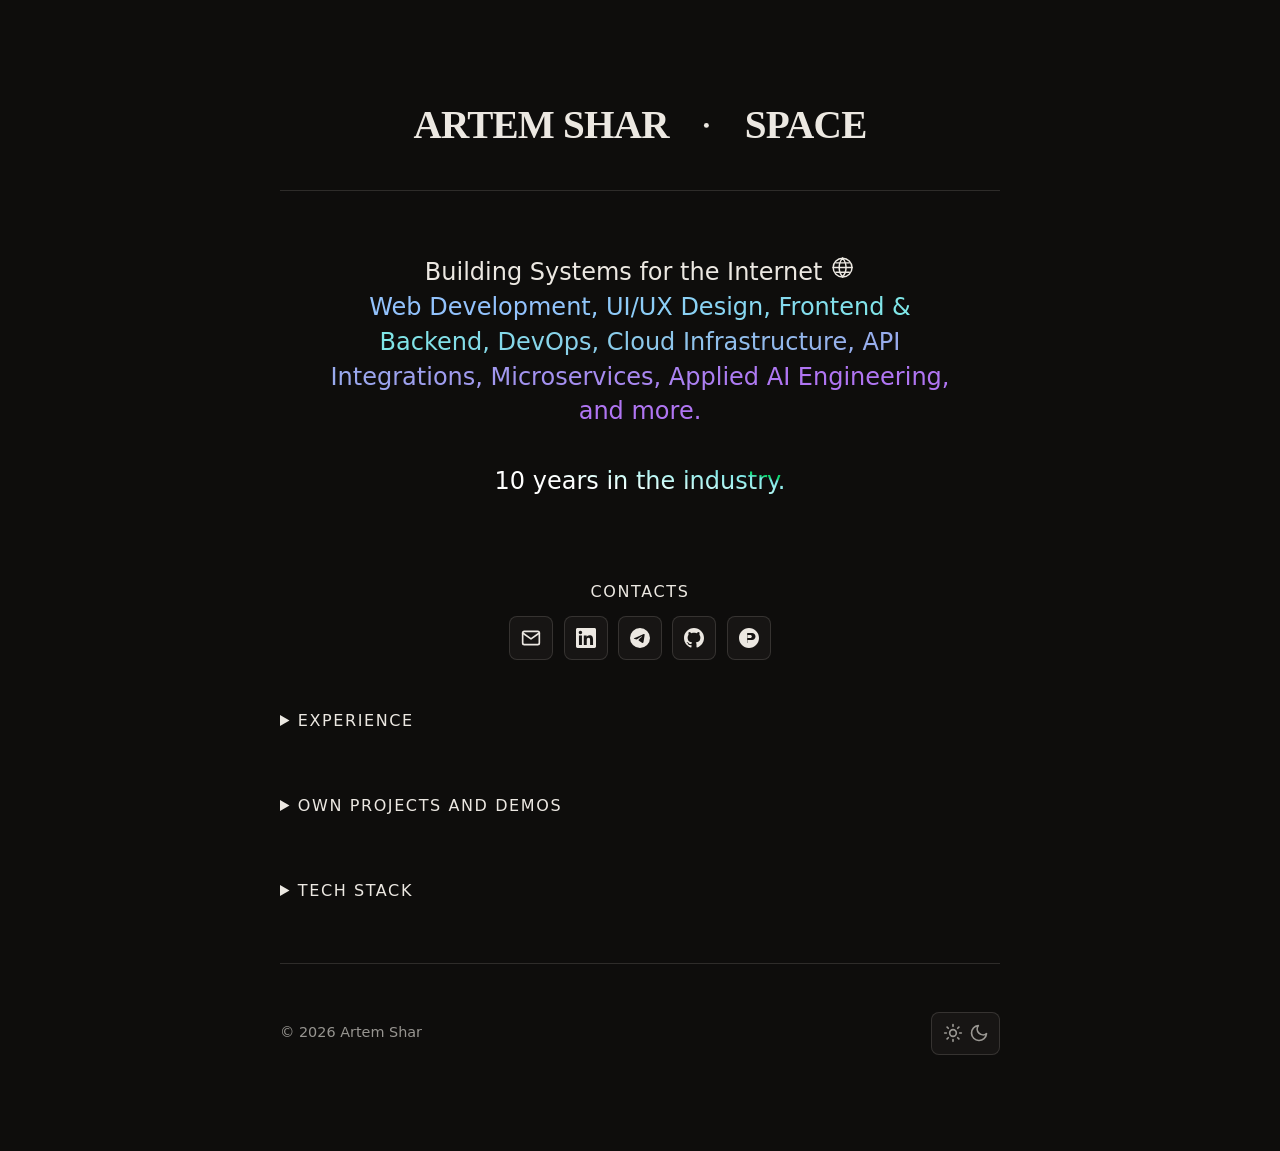
==== index.html @ 8fc78e69 "meta description updated" ====
<!DOCTYPE html>
<html lang="en">
  <head>
    <meta charset="utf-8" />
    <meta name="viewport" content="width=device-width, initial-scale=1" />
    <meta
      name="description"
      content="AS Space | Fullstack Web Development"
    />
    <meta name="color-scheme" content="light dark" />
    <meta name="theme-color" media="(prefers-color-scheme: light)" content="#ffffff" />
    <meta name="theme-color" media="(prefers-color-scheme: dark)" content="#0e0d0c" />
    <link rel="canonical" href="https://artemshar.space/" />
    <link rel="icon" href="icon.svg" type="image/svg+xml" />
    <link rel="stylesheet" href="css/main.css" />
    <script>
      try {
        var t = localStorage.getItem("artemshar.space-theme");
        if (t === "light" || t === "dark") document.documentElement.dataset.theme = t;
      } catch (_) {}
    </script>
    <title>Artem Shar ⊙ Space</title>
  </head>
  <body>
    <a class="skip" href="#main">Skip to content</a>

    <div class="page">
      <div class="shell">
        <header class="site-header">
          <a class="wordmark notranslate" href="/" translate="no">Artem Shar<svg class="wordmark-dot" viewBox="0 0 24 24" aria-hidden="true"><circle class="wordmark-dot__ring" cx="12" cy="12" r="8" /><circle class="wordmark-dot__dot" cx="12" cy="12" r="1" /></svg> Space</a>
        </header>

        <main id="main" class="site-main">
          <section class="hero" aria-labelledby="hero-heading">
            <div class="hero-intro">
              <h2 class="hero-tagline">
                <span>
                  <span class="hero-tagline__text">Building Systems for the Internet</span>
                  <svg class="hero-tagline__icon" viewBox="0 0 24 24" aria-hidden="true" focusable="false">
                    <circle cx="12" cy="12" r="9"></circle>
                    <path d="M3 12h18M12 3a14 14 0 0 0 0 18M12 3a14 14 0 0 1 0 18M5.6 7.5h12.8M5.6 16.5h12.8"></path>
                  </svg>
                </span>
                <br class="hero-tagline__break" />
                <span class="hoverhlt">Web Development, UI/UX Design, Frontend & Backend, DevOps, Cloud Infrastructure, API Integrations, Microservices, Applied AI Engineering, and more.</span>
                <br class="hero-tagline__break" />
                <br class="hero-tagline__break" />
                <span class="hoverhlt-secondary">
                  10 years in the industry.
                </span>
              </h2>
            </div>
          </section>

          <section id="contact" aria-labelledby="contact-heading" style="text-align: center;">
            <h2 id="contact-heading" class="section-title">Contacts</h2>
            <ul class="contact-list">
              <li>
                <a href="mailto:artem.ude@gmail.com" rel="me" target="_blank" title="artem.ude@gmail.com">
                  <span class="visually-hidden">Email</span>
                  <svg viewBox="0 0 24 24" width="20" height="20" aria-hidden="true">
                    <use href="icons/sprite.svg#email"></use>
                  </svg>
                </a>
              </li>
              <li>
                <a href="https://www.linkedin.com/in/artemshar" rel="me noreferrer" target="_blank" title="@artemshar on LinkedIn">
                  <span class="visually-hidden">LinkedIn</span>
                  <svg viewBox="0 0 24 24" width="20" height="20" aria-hidden="true">
                    <use href="icons/sprite.svg#linkedin"></use>
                  </svg>
                </a>
              </li>
              <li>
                <a href="https://t.me/artemshar" rel="me noreferrer" target="_blank" title="Telegram: t.me/artemshar">
                  <span class="visually-hidden">Telegram</span>
                  <svg viewBox="0 0 24 24" width="20" height="20" aria-hidden="true">
                    <use href="icons/sprite.svg#telegram"></use>
                  </svg>
                </a>
              </li>
              <li>
                <a href="https://github.com/artemshar" rel="me noreferrer" target="_blank" title="@artemshar on GitHub">
                  <span class="visually-hidden">GitHub</span>
                  <svg viewBox="0 0 24 24" width="20" height="20" aria-hidden="true">
                    <use href="icons/sprite.svg#github"></use>
                  </svg>
                </a>
              </li>
              <li>
                <a href="https://www.producthunt.com/@artemshar" rel="me noreferrer" target="_blank" title="@artemshar on Product Hunt">
                  <span class="visually-hidden">Product Hunt</span>
                  <svg viewBox="0 0 24 24" width="20" height="20" aria-hidden="true">
                    <use href="icons/sprite.svg#producthunt"></use>
                  </svg>
                </a>
              </li>
            </ul>
          </section>

          <details id="experience" aria-labelledby="experience-heading">
            <summary>
              <h2 id="experience-heading" class="section-title">Experience</h2>
            </summary>
            <div>
              <p class="section-subtitle">Employments, contracts, self-employment</p>
            </div>
            <nav aria-label="Experience">
              <ul class="experience-list">
                <li class="experience-item">
                  <p class="experience-item__title"><strong>artemshar.space</strong> — Full&#8209;Stack JS/TS Developer, Solutions Architect, Product Designer</p>
                  <p class="experience-item__period">2023 - Present</p>
                  <p class="experience-item__description">Independent B2B contractor delivering production&#8209;grade web applications and services end&#8209;to&#8209;end, from product discovery, high level UX/UI design to scalable frontend and backend architecture.</p>
                </li>
                <li class="experience-item">
                  <p class="experience-item__title"><strong>Lexicon Labs AI</strong> — Full&#8209;Stack JS/TS Developer</p>
                  <p class="experience-item__period">2025</p>
                  <p class="experience-item__description">Led improvements of the Aleslim nutrition platform and marketing tools, delivered a redesigned frontend with new product features: handle key user flows, food composition analysis results from photos, user profile statistics, Lottie animations, PostHog analytics integration and A/B testing setup.</p>
                </li>
                <li class="experience-item">
                  <p class="experience-item__title"><strong>Nocodered</strong> — Full&#8209;Stack JS/TS Developer</p>
                  <p class="experience-item__period">2024 - 2025</p>
                  <p class="experience-item__description">Led the development of several web studio projects, web&#8209;apps and services across full&#8209;stack, backend, DevOps, and UI/UX, driving architectural improvements, API integrations, Telegram bot development, and internal workflow setup and documentation.</p>
                </li>
                <li class="experience-item">
                  <p class="experience-item__title"><strong>[Gaming platform]</strong> — Game, JavaScript Developer</p>
                  <p class="experience-item__period">2023</p>
                  <p class="experience-item__description">Delivered and iterated on features within a regulated gaming platform, maintaining game UI, developing shared control interfaces, and improving admin panel UX.</p>
                </li>
                <li class="experience-item">
                  <p class="experience-item__title"><strong>Oken Technologies, Inc</strong> — Front&#8209;End Web Developer</p>
                  <p class="experience-item__period">2022</p>
                  <p class="experience-item__description">Contributed to the MVP of a Chrome extension focused on productivity via eye movement analysis, implementing features, analytics, UI improvements, and real&#8209;time communication via WebSockets.</p>
                </li>
                <li class="experience-item">
                  <p class="experience-item__title"><strong>Clay - UI/UX Design Agency</strong> — Front&#8209;End Developer</p>
                  <p class="experience-item__period">2021 - 2022</p>
                  <p class="experience-item__description">Core contributor to high&#8209;profile client (Reyes Holdings) project, building scalable React components, implementing advanced animations, improving accessibility, and maintaining an internal Storybook system.</p>
                </li>
                <li class="experience-item">
                  <p class="experience-item__title"><strong>Unicorn Platform</strong> — Front&#8209;End / Full&#8209;Stack Developer</p>
                  <p class="experience-item__period">2020 - 2021</p>
                  <p class="experience-item__description">Shipped product features for a no&#8209;code website builder used by startups and businesses, contributing across frontend and backend in close collaboration with the founder.</p>
                </li>
                <li class="experience-item">
                  <p class="experience-item__title"><strong>Emergn</strong> — Front&#8209;End Developer</p>
                  <p class="experience-item__period">2018 - 2020</p>
                  <p class="experience-item__description">Delivered enterprise&#8209;grade frontend solutions for clients in travel, retail, and finance from US and Europe, including new UI development, legacy system modernization, and architectural improvements.</p>
                </li>
                <li class="experience-item">
                  <p class="experience-item__title"><strong>[Gaming platform]</strong> — JavaScript, Pixi.js Game Developer</p>
                  <p class="experience-item__period">2017 - 2018</p>
                  <p class="experience-item__description">Developed 2D game interfaces and animations with Pixi.js, built a Telegram bot integrated with Google Sheets, and supported small&#8209;scale client web projects.</p>
                </li>
                <li class="experience-item">
                  <p class="experience-item__title"><strong>Grand Capital Ltd</strong> — Front&#8209;End Developer</p>
                  <p class="experience-item__period">2016 - 2017</p>
                  <p class="experience-item__description">Started career building email templates and improving internal web products, including trading terminal UI, using HTML, SCSS, JavaScript, and AngularJS.</p>
                </li>
              </ul>
            </nav>

          </details>

          <details id="projects" aria-labelledby="projects-heading">
            <summary>
              <h2 id="projects-heading" class="section-title">Own projects and demos</h2>
            </summary>
            <div>
              <p class="section-subtitle">Built from curiosity, a passion for product development, and a drive to create something useful for others. Many ideas and projects I want to work on are still either unfinished or not yet started. This section is not a polished storefront showcase — it's more of a laboratory of experiments, prototypes, and ideas in progress.</p>
            </div>
            <nav aria-label="Projects">
              <ul class="projects-grid">
                <li>
                  <a class="project-card" href="/tradeoffs.html" rel="noreferrer">
                    <svg class="project-card__icon" viewBox="0 0 48 48" aria-hidden="true">
                      <circle cx="24" cy="24" r="18" fill="none" stroke="currentColor" stroke-width="2"></circle>
                      <path d="M12 24h24M24 12v24" fill="none" stroke="currentColor" stroke-width="2"></path>
                      <circle cx="24" cy="24" r="4" fill="currentColor"></circle>
                    </svg>
                    <span class="project-card__title">Trade&#8209;offs calculator</span>
                    <span class="project-card__description">Interactive project trade&#8209;off knobs: quality, speed, and low cost. For your clients.</span>
                  </a>
                </li>
                <li>
                  <a class="project-card" href="https://artemshar.github.io/awesome-ai/" target="_blank" rel="noreferrer">
                    <svg class="project-card__icon" viewBox="0 0 48 48" aria-hidden="true">
                      <polygon points="24,7 30,18 42,19 33,28 35,40 24,34 13,40 15,28 6,19 18,18" fill="none" stroke="currentColor" stroke-width="2"></polygon>
                      <circle cx="24" cy="24" r="3" fill="currentColor"></circle>
                    </svg>
                    <span class="project-card__title">Awesome AI Showcase</span>
                    <span class="project-card__description">Curated gallery of practical AI projects, tools, and use cases worth exploring.</span>
                  </a>
                </li>
                <li>
                  <a class="project-card" href="https://vocaboard.com/app/student/vocabulary" target="_blank" rel="noreferrer">
                    <svg class="project-card__icon" viewBox="0 0 48 48" aria-hidden="true">
                      <rect x="8" y="8" width="32" height="32" rx="10" fill="none" stroke="currentColor" stroke-width="2"></rect>
                      <circle cx="20" cy="18" r="2.5" fill="currentColor"></circle>
                      <circle cx="28" cy="18" r="2.5" fill="currentColor"></circle>
                    </svg>
                    <span class="project-card__title">Vocaboard.com</span>
                    <span class="project-card__description">Language learning workspace (freezed).</span>
                  </a>
                </li>
                <li>
                  <a class="project-card" href="https://artemshar.github.io/keepdev" target="_blank" rel="noreferrer">
                    <svg class="project-card__icon" viewBox="0 0 48 48" aria-hidden="true">
                      <path d="M8 32c8-2 14-6 21-12" fill="none" stroke="currentColor" stroke-width="2.4" stroke-linecap="round"></path>
                      <path d="M12 36c9-2 16-6 24-13" fill="none" stroke="currentColor" stroke-width="1.8" stroke-linecap="round"></path>
                      <path d="M17 40c8-1 15-4 22-10" fill="none" stroke="currentColor" stroke-width="1.4" stroke-linecap="round"></path>
                      <circle cx="36" cy="14" r="5" fill="currentColor"></circle>
                      <path d="M36 6l1.3 2.7L40 10l-2.7 1.3L36 14l-1.3-2.7L32 10l2.7-1.3z" fill="none" stroke="currentColor" stroke-width="1.6" stroke-linejoin="round"></path>
                    </svg>
                    <span class="project-card__title">Keepdev - Tech. Blog</span>
                    <span class="project-card__description">Notes and articles on engineering decisions, frontend craft, and product trade&#8209;offs. Built with Astro framework.</span>
                  </a>
                </li>
                <li>
                  <a class="project-card" href="https://www.trka.run/pace-calculator" target="_blank" rel="noreferrer">
                    <svg class="project-card__icon" viewBox="0 0 48 48" aria-hidden="true">
                      <circle cx="24" cy="24" r="15" fill="none" stroke="currentColor" stroke-width="2"></circle>
                      <path d="M24 24l9-7" fill="none" stroke="currentColor" stroke-width="2.5" stroke-linecap="round"></path>
                      <path d="M24 24l-4 10" fill="none" stroke="currentColor" stroke-width="2.5" stroke-linecap="round"></path>
                      <circle cx="24" cy="24" r="2.8" fill="currentColor"></circle>
                    </svg>
                    <span class="project-card__title">Trka.run - Pace calculator</span>
                    <span class="project-card__description">Calculate your pace based on your distance and time.</span>
                  </a>
                </li>
              </ul>
            </nav>
          </details>

          <details id="stack" aria-labelledby="stack-heading">
            <summary>
              <h2 id="stack-heading" class="section-title">Tech stack</h2>
            </summary>
            <div>
              <p class="section-subtitle"><s>The zoo I collected.</s></p>
              <p class="section-subtitle">Technologies I used and have experience with.</p>
              <p class="section-subtitle">
                Beyond specific tools, I believe that strong engineering fundamentals allow me to quickly learn and work with any widely used technology. My level of experience varies — some I use daily and dive deep, others I've explored once and only know the basics. To be honest, these tags are need more for recruiters and hiring managers - yes, I have experience.
              </p>
            </div>
            <nav aria-label="Tech stack">
              <ul class="stack-grid notranslate" translate="no">
                <!-- Languages -->
                <li><span class="stack-chip"><img src="https://icon.icepanel.io/Technology/svg/TypeScript.svg" alt="TypeScript icon" loading="lazy" width="28" height="28">TypeScript</span></li>
                <li><span class="stack-chip"><img src="https://icon.icepanel.io/Technology/svg/JavaScript.svg" alt="JavaScript icon" loading="lazy" width="28" height="28">JavaScript</span></li>
                <li><span class="stack-chip"><img src="https://icon.icepanel.io/Technology/svg/Python.svg" alt="Python icon" loading="lazy" width="28" height="28">Python</span></li>

                <!-- Web Core and Styling -->
                <li><span class="stack-chip"><img src="https://icon.icepanel.io/Technology/svg/HTML5.svg" alt="HTML5 icon" loading="lazy" width="28" height="28">HTML5</span></li>
                <li><span class="stack-chip"><img src="https://icon.icepanel.io/Technology/svg/CSS3.svg" alt="CSS3 icon" loading="lazy" width="28" height="28">CSS3</span></li>
                <li><span class="stack-chip"><img src="https://icon.icepanel.io/Technology/svg/Sass.svg" alt="Sass icon" loading="lazy" width="28" height="28">Sass</span></li>
                <li><span class="stack-chip"><img src="https://icon.icepanel.io/Technology/svg/Tailwind-CSS.svg" alt="Tailwind CSS icon" loading="lazy" width="28" height="28">Tailwind CSS</span></li>
                <li><span class="stack-chip"><img src="https://icon.icepanel.io/Technology/svg/PostCSS.svg" alt="PostCSS icon" loading="lazy" width="28" height="28">PostCSS</span></li>

                <!-- Frontend Frameworks and UI -->
                <li><span class="stack-chip"><img src="https://icon.icepanel.io/Technology/svg/React.svg" alt="React icon" loading="lazy" width="28" height="28">React</span></li>
                <li><span class="stack-chip"><img src="https://icon.icepanel.io/Technology/svg/Next.js.svg" alt="Next.js icon" loading="lazy" width="28" height="28">Next.js</span></li>
                <li><span class="stack-chip"><img src="https://icon.icepanel.io/Technology/svg/Vue.js.svg" alt="Vue.js icon" loading="lazy" width="28" height="28">Vue.js</span></li>
                <li><span class="stack-chip"><img src="https://icon.icepanel.io/Technology/svg/Astro.svg" alt="Astro icon" loading="lazy" width="28" height="28">Astro</span></li>
                <li><span class="stack-chip"><img src="https://icon.icepanel.io/Technology/svg/Redux.svg" alt="Redux icon" loading="lazy" width="28" height="28">Redux</span></li>
                <li><span class="stack-chip"><img src="https://icon.icepanel.io/Technology/svg/Material-UI.svg" alt="Material UI icon" loading="lazy" width="28" height="28">Material UI</span></li>
                <li><span class="stack-chip"><img src="https://icon.icepanel.io/Technology/svg/Ant-Design.svg" alt="Ant Design icon" loading="lazy" width="28" height="28">Ant Design</span></li>

                <!-- Backend and CMS -->
                <li><span class="stack-chip"><img src="https://icon.icepanel.io/Technology/svg/Node.js.svg" alt="Node.js icon" loading="lazy" width="28" height="28">Node.js</span></li>
                <li><span class="stack-chip"><img src="https://icon.icepanel.io/Technology/svg/Express.svg" alt="Express icon" loading="lazy" width="28" height="28">Express</span></li>
                <li><span class="stack-chip"><img src="https://icon.icepanel.io/Technology/svg/Nest.js.svg" alt="NestJS icon" loading="lazy" width="28" height="28">NestJS</span></li>
                <li><span class="stack-chip"><img src="https://icon.icepanel.io/Technology/svg/Django.svg" alt="Django icon" loading="lazy" width="28" height="28">Django</span></li>
                <li><span class="stack-chip" aria-label="Strapi">Strapi</span></li>
                <li><span class="stack-chip"><img src="https://icon.icepanel.io/Technology/svg/Socket.io.svg" alt="Socket.io icon" loading="lazy" width="28" height="28">Socket.io</span></li>

                <!-- Databases -->
                <li><span class="stack-chip"><img src="https://icon.icepanel.io/Technology/svg/PostgresSQL.svg" alt="PostgreSQL icon" loading="lazy" width="28" height="28">PostgreSQL</span></li>
                <li><span class="stack-chip"><img src="https://icon.icepanel.io/Technology/svg/MongoDB.svg" alt="MongoDB icon" loading="lazy" width="28" height="28">MongoDB</span></li>
                <li><span class="stack-chip"><img src="https://icon.icepanel.io/Technology/svg/SQLite.svg" alt="SQLite icon" loading="lazy" width="28" height="28">SQLite</span></li>

                <!-- Build Tools and Runtime -->
                <li><span class="stack-chip"><img src="https://icon.icepanel.io/Technology/svg/Vite.js.svg" alt="Vite.js icon" loading="lazy" width="28" height="28">Vite.js</span></li>
                <li><span class="stack-chip"><img src="https://icon.icepanel.io/Technology/svg/Webpack.svg" alt="Webpack icon" loading="lazy" width="28" height="28">Webpack</span></li>
                <li><span class="stack-chip"><img src="https://icon.icepanel.io/Technology/svg/Gulp.js.svg" alt="Gulp.js icon" loading="lazy" width="28" height="28">Gulp.js</span></li>
                <li><span class="stack-chip"><img src="https://icon.icepanel.io/Technology/svg/Grunt.js.svg" alt="Grunt.js icon" loading="lazy" width="28" height="28">Grunt.js</span></li>
                <li><span class="stack-chip"><img src="https://icon.icepanel.io/Technology/svg/Bun.svg" alt="Bun icon" loading="lazy" width="28" height="28">Bun</span></li>

                <!-- Testing -->
                <li><span class="stack-chip"><img src="https://icon.icepanel.io/Technology/svg/Jest.svg" alt="Jest icon" loading="lazy" width="28" height="28">Jest</span></li>
                <li><span class="stack-chip"><img src="https://icon.icepanel.io/Technology/svg/Playwrite.svg" alt="Playwright icon" loading="lazy" width="28" height="28">Playwright</span></li>
                <li><span class="stack-chip"><img src="https://icon.icepanel.io/Technology/svg/Postman.svg" alt="Postman icon" loading="lazy" width="28" height="28">Postman</span></li>

                <!-- DevOps and Infrastructure -->
                <li><span class="stack-chip"><img src="https://icon.icepanel.io/Technology/svg/Docker.svg" alt="Docker icon" loading="lazy" width="28" height="28">Docker</span></li>
                <li><span class="stack-chip"><img src="https://icon.icepanel.io/Technology/svg/NGINX.svg" alt="NGINX icon" loading="lazy" width="28" height="28">NGINX</span></li>
                <li><span class="stack-chip"><img src="https://icon.icepanel.io/Technology/svg/Linux.svg" alt="Linux icon" loading="lazy" width="28" height="28">Linux</span></li>
                <li><span class="stack-chip"><img src="https://icon.icepanel.io/Technology/svg/Ubuntu.svg" alt="Ubuntu icon" loading="lazy" width="28" height="28">Ubuntu</span></li>
                <li><span class="stack-chip"><img src="https://icon.icepanel.io/Technology/svg/Digital-Ocean.svg" alt="DigitalOcean icon" loading="lazy" width="28" height="28">DigitalOcean</span></li>
                <li><span class="stack-chip"><img src="https://icon.icepanel.io/Technology/svg/GitHub-Actions.svg" alt="GitHub Actions icon" loading="lazy" width="28" height="28">GitHub Actions</span></li>

                <!-- Version Control and Platforms -->
                <li><span class="stack-chip"><img src="https://icon.icepanel.io/Technology/svg/Git.svg" alt="Git icon" loading="lazy" width="28" height="28">Git</span></li>
                <li><span class="stack-chip"><img src="https://icon.icepanel.io/Technology/svg/GitHub.svg" alt="GitHub icon" loading="lazy" width="28" height="28">GitHub</span></li>
                <li><span class="stack-chip"><img src="https://icon.icepanel.io/Technology/svg/GitLab.svg" alt="GitLab icon" loading="lazy" width="28" height="28">GitLab</span></li>
                <li><span class="stack-chip"><img src="https://icon.icepanel.io/Technology/svg/Jira.svg" alt="Jira icon" loading="lazy" width="28" height="28">Jira</span></li>
                <li><span class="stack-chip"><img src="https://icon.icepanel.io/Technology/svg/Slack.svg" alt="Slack icon" loading="lazy" width="28" height="28">Slack</span></li>

                <!-- Design and Graphics -->
                <li><span class="stack-chip"><img src="https://icon.icepanel.io/Technology/svg/Figma.svg" alt="Figma icon" loading="lazy" width="28" height="28">Figma</span></li>
                <li><span class="stack-chip"><img src="https://icon.icepanel.io/Technology/png-shadow-512/Inkscape-.png" alt="Inkscape icon" loading="lazy" width="28" height="28">Inkscape</span></li>
              </ul>
            </nav>
          </details>
        </main>

        <footer class="site-footer">
          <span>© <span id="y"></span> Artem Shar</span>
          <div class="footer-end">
            <button
              type="button"
              class="theme-toggle"
              data-theme-toggle
              aria-label="Theme: System theme. Click to switch."
              title="System theme"
            >
              <svg data-icon="sun" viewBox="0 0 24 24" width="20" height="20" aria-hidden="true" hidden>
                <use href="icons/sprite.svg#theme-sun"></use>
              </svg>
              <svg data-icon="moon" viewBox="0 0 24 24" width="20" height="20" aria-hidden="true" hidden>
                <use href="icons/sprite.svg#theme-moon"></use>
              </svg>
            </button>
          </div>
        </footer>
      </div>
    </div>

    <script>
      document.getElementById("y").textContent = new Date().getFullYear();
    </script>
    <script src="js/theme.js" defer></script>
  </body>
</html>
---- css/main.css ----
/* Cascade layers: rules in later-named layers win over earlier ones when specificity ties.
   Order is low → high priority: reset, base, layout, components. */
@layer reset, base, layout, components;

@layer reset {
  *,
  *::before,
  *::after {
    box-sizing: border-box;
  }

  * {
    margin: 0;
  }

  html {
    -webkit-text-size-adjust: 100%;
    text-size-adjust: 100%;
  }

  body {
    min-block-size: 100dvb;
    line-height: 1.5;
  }

  img,
  picture,
  svg {
    display: block;
    max-inline-size: 100%;
  }

  input,
  button,
  textarea,
  select {
    font: inherit;
  }
}

@layer base {
  :root {
    color-scheme: light dark;

    --font-sans: system-ui, "Segoe UI", Roboto, Ubuntu, Cantarell, "Noto Sans", sans-serif;
    --font-display: "Iowan Old Style", "Palatino Linotype", Palatino, "Book Antiqua", ui-serif, Georgia, serif;

    --space-xs: 0.35rem;
    --space-sm: 0.65rem;
    --space-md: 1rem;
    --space-lg: 1.75rem;
    --space-xl: 3rem;
    --space-2xl: clamp(3rem, 8dvi, 6rem);

    --text-sm: 0.9rem;
    --text-base: 1.05rem;
    --text-lg: clamp(1.15rem, 2.5dvi, 1.35rem);
    --text-display: clamp(2.25rem, 6dvi + 1rem, 3.75rem);

    --radius: 0.5rem;
    --content-max: 42rem;

    --ease-out: cubic-bezier(0.22, 1, 0.36, 1);
    --duration: 180ms;
  }

  /* Theme tokens: custom properties (--name) set per color scheme; use via var(--name). */
  :root,
  [data-theme="light"] {
    --bg: #ffffff;
    --bg-elevated: #ffffff;
    --fg: #141210; /* foreground: default text and icon color on --bg */
    --fg-muted: color-mix(in oklab, var(--fg) 58%, transparent);
    --border: color-mix(in oklab, var(--fg) 12%, transparent);
    --accent: #0d5c63;
    --accent-fg: #f4fbfb;
    --glow: color-mix(in oklab, var(--accent) 22%, transparent);
  }

  [data-theme="dark"] {
    color-scheme: dark;
    --bg: #0e0d0c;
    --bg-elevated: #171514;
    --fg: #ece8e2; /* foreground: default text and icon color on --bg */
    --fg-muted: color-mix(in oklab, var(--fg) 62%, transparent);
    --border: color-mix(in oklab, var(--fg) 14%, transparent);
    --accent: #6ec9c9;
    --accent-fg: #041012;
    --glow: color-mix(in oklab, var(--accent) 18%, transparent);
  }

  @media (prefers-color-scheme: dark) {
    :root:not([data-theme]) {
      color-scheme: dark;
      --bg: #0e0d0c;
      --bg-elevated: #171514;
      --fg: #ece8e2; /* foreground: default text and icon color on --bg */
      --fg-muted: color-mix(in oklab, var(--fg) 62%, transparent);
      --border: color-mix(in oklab, var(--fg) 14%, transparent);
      --accent: #6ec9c9;
      --accent-fg: #041012;
      --glow: color-mix(in oklab, var(--accent) 18%, transparent);
    }
  }

  html {
    font-family: var(--font-sans);
    font-size: 100%;
    background: var(--bg);
    color: var(--fg);
    scroll-behavior: smooth;
  }

  @media (prefers-reduced-motion: reduce) {
    html {
      scroll-behavior: auto;
    }
  }

  body {
    font-size: var(--text-base);
    text-rendering: optimizeLegibility;
  }

  ::selection {
    background: var(--glow);
    color: var(--fg);
  }

  :focus-visible {
    outline: 2px solid var(--accent);
    outline-offset: 3px;
  }
}

@layer layout {
  .skip {
    position: absolute;
    inset-inline-start: var(--space-md);
    inset-block-start: var(--space-md);
    padding: var(--space-sm) var(--space-md);
    background: var(--accent);
    color: var(--accent-fg);
    border-radius: var(--radius);
    font-weight: 600;
    text-decoration: none;
    z-index: 100;
    transform: translateY(-200%);
    transition: transform var(--duration) var(--ease-out);
  }

  .skip:focus {
    transform: translateY(0);
  }

  .page {
    min-block-size: 100dvb;
    display: flex;
    flex-direction: column;
  }

  .shell {
    inline-size: min(100% - var(--space-lg) * 2, var(--content-max) + var(--space-xl));
    margin-inline: auto;
    padding-block: var(--space-2xl);
    flex: 1;
    display: flex;
    flex-direction: column;
    gap: var(--space-xl);
  }

  .site-header {
    display: block;
    padding-block-end: var(--space-lg);
    border-block-end: 1px solid var(--border);
  }

  .site-main {
    flex: 1;
    display: flex;
    flex-direction: column;
    gap: var(--space-xl);
  }

  .site-footer {
    padding-block-start: var(--space-xl);
    border-block-start: 1px solid var(--border);
    font-size: var(--text-sm);
    color: var(--fg-muted);
    display: flex;
    flex-wrap: wrap;
    gap: var(--space-md);
    align-items: center;
    justify-content: space-between;
  }

  .footer-end {
    display: flex;
    flex-wrap: wrap;
    align-items: center;
    gap: var(--space-md);
  }
}

@layer components {
  .wordmark {
    display: inline-flex;
    justify-content: center;
    flex-wrap: wrap;
    align-items: center;
    gap: 0.12em;
    inline-size: 100%;
    contain: layout style;
    font-family: var(--font-display);
    font-size: clamp(1.05rem, calc(0.2rem + 4.6vw), 2.45rem);
    font-weight: 600;
    letter-spacing: -0.02em;
    text-decoration: none;
    color: inherit;
    text-transform: uppercase;
  }

  .wordmark-dot {
    flex-shrink: 0;
    inline-size: 1.5em;
    block-size: 1.5em;
    margin-inline: 0.1em;
    transition: margin-inline 0.32s var(--ease-out);
  }

  .wordmark:hover .wordmark-dot {
    margin-inline: 1em;
  }

  @media (hover: none), (pointer: coarse) {
    .wordmark .wordmark-dot {
      margin-inline: 1em;
    }
  }

  @media (prefers-reduced-motion: reduce) {
    .wordmark-dot {
      transition: none;
    }
  }

  .wordmark-dot__ring {
    fill: none;
    stroke: transparent;
    stroke-width: 1;
    transition: stroke 0.32s var(--ease-out);
  }

  .wordmark-dot__dot {
    fill: var(--fg);
  }


  .wordmark:hover .wordmark-dot__ring {
    stroke: var(--fg);
    fill: none;
  }

  @media (hover: none), (pointer: coarse) {
    .wordmark .wordmark-dot__ring {
      stroke: var(--fg);
      fill: none;
    }
  }

  .theme-toggle {
    display: inline-flex;
    align-items: center;
    justify-content: center;
    padding: var(--space-sm);
    border-radius: var(--radius);
    border: 1px solid var(--border);
    background: var(--bg-elevated);
    color: inherit;
    cursor: pointer;
    transition:
      background var(--duration) var(--ease-out),
      border-color var(--duration) var(--ease-out),
      transform var(--duration) var(--ease-out);
    gap: 6px;
  }

  .theme-toggle:hover {
    border-color: color-mix(in oklab, var(--accent) 45%, var(--border));
  }

  .theme-toggle:active {
    transform: scale(0.96);
  }

  .theme-toggle svg {
    inline-size: 1.25rem;
    block-size: 1.25rem;
  }

  .hero {
    display: flex;
    flex-direction: column;
    gap: var(--space-md);
  }

  .hero-intro {
    max-inline-size: 42rem;
    margin-inline: auto;
    padding-inline: 0.5rem;
    margin-block-start: 1rem;
    margin-block-end: 2rem;
    display: flex;
    flex-direction: column;
    align-items: center;
    gap: var(--space-md);
  }

  .hero-avatar-wrap {
    position: relative;
    inline-size: 140px;
    block-size: 140px;
    flex-shrink: 0;
  }

  @media (min-width: 80rem) {
    .hero-avatar-wrap {
      inline-size: 220px;
      block-size: 220px;
    }
  }

  .hero-avatar {
    inline-size: 100%;
    block-size: 100%;
    border-radius: 50%;
    object-fit: cover;
    border: 2px solid #fff;
    box-sizing: border-box;
    opacity: 0;
    transition: opacity 200ms var(--ease-out);
  }

  .hero-avatar.is-loaded {
    opacity: 1;
  }

  .hero-tagline {
    margin: 0;
    font-family: var(--font-sans);
    font-size: var(--text-base);
    font-weight: 200;
    line-height: 1.45;
    text-align: center;
    color: var(--fg);
    max-inline-size: 100%;
  }

  @media (min-width: 48rem) {
    .hero-tagline {
      font-size: 1.5rem;
    }
  }

  .hero-tagline__strong {
    display: inline-flex;
    align-items: center;
    justify-content: center;
    gap: 0.45rem;
    font-weight: 500;
  }

  .hero-tagline__text {
    display: inline-flex;
    align-items: center;
    justify-content: center;
    gap: 0.45rem;
  }

  .hero-tagline__icon {
    display: inline-flex;
    inline-size: 1.05em;
    block-size: 1.05em;
    fill: none;
    stroke: currentColor;
    stroke-width: 1.4;
    stroke-linecap: round;
    stroke-linejoin: round;
    flex: 0 0 auto;
  }

  .hero-tagline__break {
    display: block;
  }

  .hoverhlt {
    color: transparent;
    background-image: linear-gradient(120deg, #7fa9dc 10%, var(--accent) 30%, #9966d3 84%);
    -webkit-background-clip: text;
    background-clip: text;
    filter: brightness(1.15);
  }

  .hoverhlt-secondary {
    color: transparent;
    background-image: linear-gradient(10deg, var(--fg) 30%, var(--accent) 80%, #0bbd64 84%);
    -webkit-background-clip: text;
    background-clip: text;
    filter: brightness(1.15);
  }

  .hero h1 {
    font-family: var(--font-display);
    font-size: var(--text-display);
    font-weight: 600;
    letter-spacing: -0.03em;
    line-height: 1.08;
  }

  .hero .lede {
    font-size: var(--text-lg);
    color: var(--fg-muted);
    max-inline-size: 60ch;
  }

  .hero .lede strong {
    color: var(--fg);
    font-weight: 600;
  }

  .nav-primary {
    display: flex;
    flex-wrap: wrap;
    gap: var(--space-sm);
    margin-block-start: var(--space-md);
    padding: 0;
    list-style: none;
  }

  .nav-primary a {
    display: inline-flex;
    align-items: center;
    gap: var(--space-xs);
    padding: var(--space-sm) var(--space-md);
    border-radius: 999px;
    border: 1px solid var(--border);
    background: var(--bg-elevated);
    color: inherit;
    text-decoration: none;
    font-weight: 500;
    font-size: var(--text-sm);
    transition:
      border-color var(--duration) var(--ease-out),
      background var(--duration) var(--ease-out),
      color var(--duration) var(--ease-out);
  }

  .nav-primary a[aria-current="page"] {
    border-color: color-mix(in oklab, var(--accent) 55%, var(--border));
    background: color-mix(in oklab, var(--accent) 12%, var(--bg-elevated));
    color: var(--fg);
  }

  .nav-primary a:hover {
    border-color: color-mix(in oklab, var(--accent) 45%, var(--border));
  }

  .section-title {
    display: inline-flex;
    align-items: center;
    gap: 0.55rem;
    font-size: 1rem;
    font-weight: 500;
    letter-spacing: 0.1em;
    text-transform: uppercase;
    color: var(--fg);
    line-height: 1;
    margin-block-end: var(--space-md);
  }

  .section-subtitle {
    margin: calc(var(--space-md) * -0.6) 0 var(--space-md);
    font-size: var(--text-sm);
    line-height: 1.45;
    color: var(--fg-muted);
    max-inline-size: 72ch;
  }

  summary {
    cursor: pointer;
  }

  .contact-list {
    display: flex;
    flex-wrap: wrap;
    justify-content: center;
    gap: var(--space-sm);
    list-style: none;
    padding: 0;
  }

  .contact-list a {
    display: inline-flex;
    align-items: center;
    justify-content: center;
    inline-size: 2.75rem;
    block-size: 2.75rem;
    border-radius: var(--radius);
    border: 1px solid var(--border);
    background: var(--bg-elevated);
    color: inherit;
    text-decoration: none;
    transition:
      border-color var(--duration) var(--ease-out),
      background var(--duration) var(--ease-out),
      transform var(--duration) var(--ease-out);
  }

  .contact-list a:hover {
    border-color: var(--accent);
    transform: translateY(-2px);
  }

  .contact-list svg {
    inline-size: 1.25rem;
    block-size: 1.25rem;
  }

  .experience-list {
    list-style: none;
    padding: 0;
    margin: 0;
    display: grid;
    gap: 0;
    border-block: 1px solid var(--border);
  }

  .experience-item {
    padding-block: 0.75rem;
    border-block-end: 1px solid var(--border);
  }

  .experience-item:last-child {
    border-block-end: 0;
  }

  .experience-item__title {
    font-size: 0.98rem;
    line-height: 1.35;
    color: var(--fg);
  }

  .experience-item__period {
    margin-block-start: 0.1rem;
    font-size: var(--text-sm);
    letter-spacing: 0.02em;
    color: var(--fg-muted);
  }

  .experience-item__description {
    margin-block-start: 0.3rem;
    max-inline-size: 70ch;
    font-size: var(--text-sm);
    line-height: 1.45;
    color: var(--fg-muted);
  }

  .projects-grid {
    display: grid;
    gap: var(--space-sm);
    list-style: none;
    padding: 0;
    margin: 0;
  }
  
  .projects-grid > li .project-card {
    text-align: center;
    align-items: center;
  }

  .project-card {
    display: flex;
    flex-direction: column;
    gap: var(--space-xs);
    min-block-size: 7.5rem;
    padding: var(--space-md);
    border-radius: var(--radius);
    border: 1px solid var(--border);
    background: var(--bg-elevated);
    color: inherit;
    text-decoration: none;
    transition:
      border-color var(--duration) var(--ease-out),
      background var(--duration) var(--ease-out),
      transform var(--duration) var(--ease-out);
  }

  .project-card__icon {
    inline-size: 2.25rem;
    block-size: 2.25rem;
    color: var(--fg);
    flex-shrink: 0;
    margin-block-end: 0.2rem;
  }

  .project-card:hover {
    border-color: color-mix(in oklab, var(--accent) 45%, var(--border));
    transform: translateY(-2px);
  }

  .project-card__title {
    font-size: 1rem;
    font-weight: 600;
    color: var(--fg);
    text-transform: uppercase;
  }

  .project-card__description {
    font-size: var(--text-sm);
    line-height: 1.45;
    color: var(--fg-muted);
    max-inline-size: 58ch;
  }

  .stack-grid {
    list-style: none;
    margin: 0;
    padding: 0;
    display: grid;
    grid-template-columns: repeat(2, minmax(0, 1fr));
    gap: 0.55rem;
  }

  @media (min-width: 38rem) {
    .stack-grid {
      grid-template-columns: repeat(3, minmax(0, 1fr));
    }
  }

  @media (min-width: 56rem) {
    .stack-grid {
      grid-template-columns: repeat(4, minmax(0, 1fr));
    }
  }

  .stack-chip {
    display: flex;
    align-items: center;
    gap: 0.5rem;
    min-block-size: 2.75rem;
    padding: 0.5rem 0.65rem;
    border: 1px solid var(--border);
    border-radius: var(--radius);
    background: var(--bg-elevated);
    color: inherit;
    text-decoration: none;
    font-size: 0.88rem;
    line-height: 1.2;
    transition:
      border-color var(--duration) var(--ease-out),
      transform var(--duration) var(--ease-out);
  }

  .stack-chip:hover {
    border-color: color-mix(in oklab, var(--accent) 45%, var(--border));
    transform: translateY(-1px);
  }

  .stack-chip img {
    inline-size: 1.4rem;
    block-size: 1.4rem;
    flex-shrink: 0;
  }

  .visually-hidden {
    position: absolute;
    inline-size: 1px;
    block-size: 1px;
    padding: 0;
    margin: -1px;
    overflow: hidden;
    clip: rect(0, 0, 0, 0);
    white-space: nowrap;
    border: 0;
  }
}
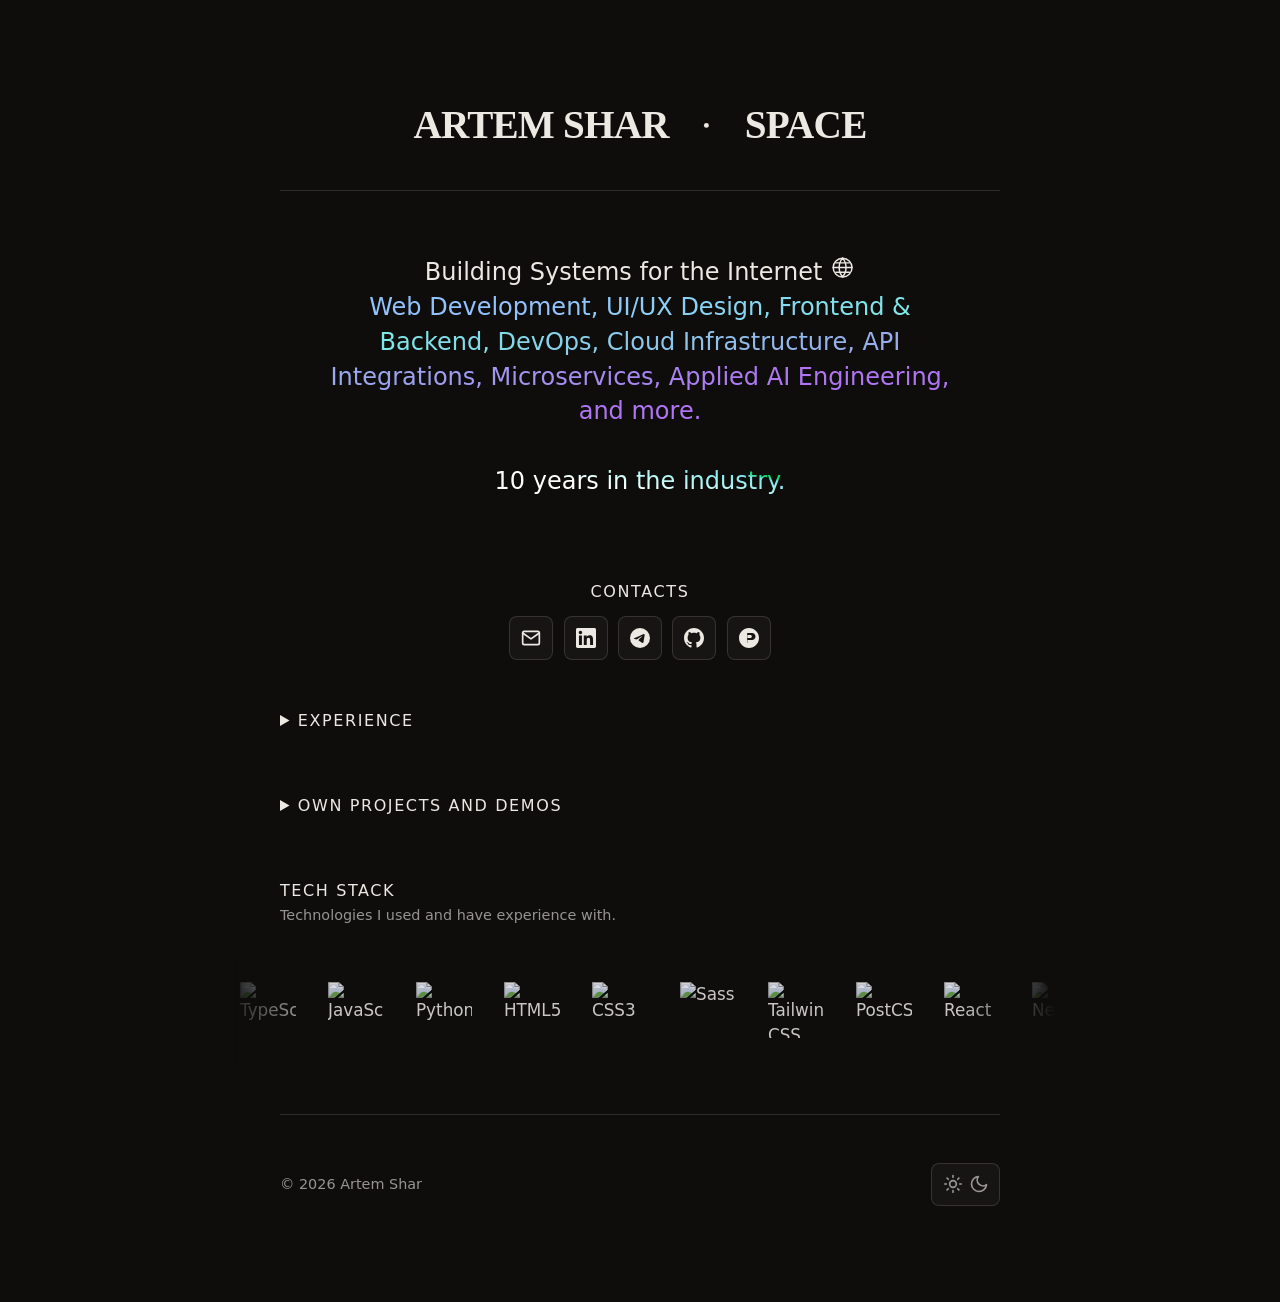
==== commit 76dac13e: "Replace Tech Stack details block with rotating ticker - Remove collapsible details/summary structure" ====
--- a/index.html
+++ b/index.html
@@ -232,86 +232,108 @@
             </nav>
           </details>
 
-          <details id="stack" aria-labelledby="stack-heading">
-            <summary>
-              <h2 id="stack-heading" class="section-title">Tech stack</h2>
-            </summary>
+          <section id="stack" aria-labelledby="stack-heading">
+            <h2 id="stack-heading" class="section-title">Tech stack</h2>
             <div>
-              <p class="section-subtitle"><s>The zoo I collected.</s></p>
               <p class="section-subtitle">Technologies I used and have experience with.</p>
-              <p class="section-subtitle">
-                Beyond specific tools, I believe that strong engineering fundamentals allow me to quickly learn and work with any widely used technology. My level of experience varies — some I use daily and dive deep, others I've explored once and only know the basics. To be honest, these tags are need more for recruiters and hiring managers - yes, I have experience.
-              </p>
-            </div>
-            <nav aria-label="Tech stack">
-              <ul class="stack-grid notranslate" translate="no">
-                <!-- Languages -->
-                <li><span class="stack-chip"><img src="https://icon.icepanel.io/Technology/svg/TypeScript.svg" alt="TypeScript icon" loading="lazy" width="28" height="28">TypeScript</span></li>
-                <li><span class="stack-chip"><img src="https://icon.icepanel.io/Technology/svg/JavaScript.svg" alt="JavaScript icon" loading="lazy" width="28" height="28">JavaScript</span></li>
-                <li><span class="stack-chip"><img src="https://icon.icepanel.io/Technology/svg/Python.svg" alt="Python icon" loading="lazy" width="28" height="28">Python</span></li>
-
-                <!-- Web Core and Styling -->
-                <li><span class="stack-chip"><img src="https://icon.icepanel.io/Technology/svg/HTML5.svg" alt="HTML5 icon" loading="lazy" width="28" height="28">HTML5</span></li>
-                <li><span class="stack-chip"><img src="https://icon.icepanel.io/Technology/svg/CSS3.svg" alt="CSS3 icon" loading="lazy" width="28" height="28">CSS3</span></li>
-                <li><span class="stack-chip"><img src="https://icon.icepanel.io/Technology/svg/Sass.svg" alt="Sass icon" loading="lazy" width="28" height="28">Sass</span></li>
-                <li><span class="stack-chip"><img src="https://icon.icepanel.io/Technology/svg/Tailwind-CSS.svg" alt="Tailwind CSS icon" loading="lazy" width="28" height="28">Tailwind CSS</span></li>
-                <li><span class="stack-chip"><img src="https://icon.icepanel.io/Technology/svg/PostCSS.svg" alt="PostCSS icon" loading="lazy" width="28" height="28">PostCSS</span></li>
-
-                <!-- Frontend Frameworks and UI -->
-                <li><span class="stack-chip"><img src="https://icon.icepanel.io/Technology/svg/React.svg" alt="React icon" loading="lazy" width="28" height="28">React</span></li>
-                <li><span class="stack-chip"><img src="https://icon.icepanel.io/Technology/svg/Next.js.svg" alt="Next.js icon" loading="lazy" width="28" height="28">Next.js</span></li>
-                <li><span class="stack-chip"><img src="https://icon.icepanel.io/Technology/svg/Vue.js.svg" alt="Vue.js icon" loading="lazy" width="28" height="28">Vue.js</span></li>
-                <li><span class="stack-chip"><img src="https://icon.icepanel.io/Technology/svg/Astro.svg" alt="Astro icon" loading="lazy" width="28" height="28">Astro</span></li>
-                <li><span class="stack-chip"><img src="https://icon.icepanel.io/Technology/svg/Redux.svg" alt="Redux icon" loading="lazy" width="28" height="28">Redux</span></li>
-                <li><span class="stack-chip"><img src="https://icon.icepanel.io/Technology/svg/Material-UI.svg" alt="Material UI icon" loading="lazy" width="28" height="28">Material UI</span></li>
-                <li><span class="stack-chip"><img src="https://icon.icepanel.io/Technology/svg/Ant-Design.svg" alt="Ant Design icon" loading="lazy" width="28" height="28">Ant Design</span></li>
-
-                <!-- Backend and CMS -->
-                <li><span class="stack-chip"><img src="https://icon.icepanel.io/Technology/svg/Node.js.svg" alt="Node.js icon" loading="lazy" width="28" height="28">Node.js</span></li>
-                <li><span class="stack-chip"><img src="https://icon.icepanel.io/Technology/svg/Express.svg" alt="Express icon" loading="lazy" width="28" height="28">Express</span></li>
-                <li><span class="stack-chip"><img src="https://icon.icepanel.io/Technology/svg/Nest.js.svg" alt="NestJS icon" loading="lazy" width="28" height="28">NestJS</span></li>
-                <li><span class="stack-chip"><img src="https://icon.icepanel.io/Technology/svg/Django.svg" alt="Django icon" loading="lazy" width="28" height="28">Django</span></li>
-                <li><span class="stack-chip" aria-label="Strapi">Strapi</span></li>
-                <li><span class="stack-chip"><img src="https://icon.icepanel.io/Technology/svg/Socket.io.svg" alt="Socket.io icon" loading="lazy" width="28" height="28">Socket.io</span></li>
-
-                <!-- Databases -->
-                <li><span class="stack-chip"><img src="https://icon.icepanel.io/Technology/svg/PostgresSQL.svg" alt="PostgreSQL icon" loading="lazy" width="28" height="28">PostgreSQL</span></li>
-                <li><span class="stack-chip"><img src="https://icon.icepanel.io/Technology/svg/MongoDB.svg" alt="MongoDB icon" loading="lazy" width="28" height="28">MongoDB</span></li>
-                <li><span class="stack-chip"><img src="https://icon.icepanel.io/Technology/svg/SQLite.svg" alt="SQLite icon" loading="lazy" width="28" height="28">SQLite</span></li>
-
-                <!-- Build Tools and Runtime -->
-                <li><span class="stack-chip"><img src="https://icon.icepanel.io/Technology/svg/Vite.js.svg" alt="Vite.js icon" loading="lazy" width="28" height="28">Vite.js</span></li>
-                <li><span class="stack-chip"><img src="https://icon.icepanel.io/Technology/svg/Webpack.svg" alt="Webpack icon" loading="lazy" width="28" height="28">Webpack</span></li>
-                <li><span class="stack-chip"><img src="https://icon.icepanel.io/Technology/svg/Gulp.js.svg" alt="Gulp.js icon" loading="lazy" width="28" height="28">Gulp.js</span></li>
-                <li><span class="stack-chip"><img src="https://icon.icepanel.io/Technology/svg/Grunt.js.svg" alt="Grunt.js icon" loading="lazy" width="28" height="28">Grunt.js</span></li>
-                <li><span class="stack-chip"><img src="https://icon.icepanel.io/Technology/svg/Bun.svg" alt="Bun icon" loading="lazy" width="28" height="28">Bun</span></li>
-
-                <!-- Testing -->
-                <li><span class="stack-chip"><img src="https://icon.icepanel.io/Technology/svg/Jest.svg" alt="Jest icon" loading="lazy" width="28" height="28">Jest</span></li>
-                <li><span class="stack-chip"><img src="https://icon.icepanel.io/Technology/svg/Playwrite.svg" alt="Playwright icon" loading="lazy" width="28" height="28">Playwright</span></li>
-                <li><span class="stack-chip"><img src="https://icon.icepanel.io/Technology/svg/Postman.svg" alt="Postman icon" loading="lazy" width="28" height="28">Postman</span></li>
-
-                <!-- DevOps and Infrastructure -->
-                <li><span class="stack-chip"><img src="https://icon.icepanel.io/Technology/svg/Docker.svg" alt="Docker icon" loading="lazy" width="28" height="28">Docker</span></li>
-                <li><span class="stack-chip"><img src="https://icon.icepanel.io/Technology/svg/NGINX.svg" alt="NGINX icon" loading="lazy" width="28" height="28">NGINX</span></li>
-                <li><span class="stack-chip"><img src="https://icon.icepanel.io/Technology/svg/Linux.svg" alt="Linux icon" loading="lazy" width="28" height="28">Linux</span></li>
-                <li><span class="stack-chip"><img src="https://icon.icepanel.io/Technology/svg/Ubuntu.svg" alt="Ubuntu icon" loading="lazy" width="28" height="28">Ubuntu</span></li>
-                <li><span class="stack-chip"><img src="https://icon.icepanel.io/Technology/svg/Digital-Ocean.svg" alt="DigitalOcean icon" loading="lazy" width="28" height="28">DigitalOcean</span></li>
-                <li><span class="stack-chip"><img src="https://icon.icepanel.io/Technology/svg/GitHub-Actions.svg" alt="GitHub Actions icon" loading="lazy" width="28" height="28">GitHub Actions</span></li>
-
-                <!-- Version Control and Platforms -->
-                <li><span class="stack-chip"><img src="https://icon.icepanel.io/Technology/svg/Git.svg" alt="Git icon" loading="lazy" width="28" height="28">Git</span></li>
-                <li><span class="stack-chip"><img src="https://icon.icepanel.io/Technology/svg/GitHub.svg" alt="GitHub icon" loading="lazy" width="28" height="28">GitHub</span></li>
-                <li><span class="stack-chip"><img src="https://icon.icepanel.io/Technology/svg/GitLab.svg" alt="GitLab icon" loading="lazy" width="28" height="28">GitLab</span></li>
-                <li><span class="stack-chip"><img src="https://icon.icepanel.io/Technology/svg/Jira.svg" alt="Jira icon" loading="lazy" width="28" height="28">Jira</span></li>
-                <li><span class="stack-chip"><img src="https://icon.icepanel.io/Technology/svg/Slack.svg" alt="Slack icon" loading="lazy" width="28" height="28">Slack</span></li>
-
-                <!-- Design and Graphics -->
-                <li><span class="stack-chip"><img src="https://icon.icepanel.io/Technology/svg/Figma.svg" alt="Figma icon" loading="lazy" width="28" height="28">Figma</span></li>
-                <li><span class="stack-chip"><img src="https://icon.icepanel.io/Technology/png-shadow-512/Inkscape-.png" alt="Inkscape icon" loading="lazy" width="28" height="28">Inkscape</span></li>
-              </ul>
-            </nav>
-          </details>
+            </div>
+            <div class="ticker-wrapper" aria-label="Tech stack">
+              <div class="ticker notranslate" translate="no">
+                <div class="ticker-track">
+                  <img src="https://icon.icepanel.io/Technology/svg/TypeScript.svg" alt="TypeScript" loading="lazy" width="48" height="48">
+                  <img src="https://icon.icepanel.io/Technology/svg/JavaScript.svg" alt="JavaScript" loading="lazy" width="48" height="48">
+                  <img src="https://icon.icepanel.io/Technology/svg/Python.svg" alt="Python" loading="lazy" width="48" height="48">
+                  <img src="https://icon.icepanel.io/Technology/svg/HTML5.svg" alt="HTML5" loading="lazy" width="48" height="48">
+                  <img src="https://icon.icepanel.io/Technology/svg/CSS3.svg" alt="CSS3" loading="lazy" width="48" height="48">
+                  <img src="https://icon.icepanel.io/Technology/svg/Sass.svg" alt="Sass" loading="lazy" width="48" height="48">
+                  <img src="https://icon.icepanel.io/Technology/svg/Tailwind-CSS.svg" alt="Tailwind CSS" loading="lazy" width="48" height="48">
+                  <img src="https://icon.icepanel.io/Technology/svg/PostCSS.svg" alt="PostCSS" loading="lazy" width="48" height="48">
+                  <img src="https://icon.icepanel.io/Technology/svg/React.svg" alt="React" loading="lazy" width="48" height="48">
+                  <img src="https://icon.icepanel.io/Technology/svg/Next.js.svg" alt="Next.js" loading="lazy" width="48" height="48">
+                  <img src="https://icon.icepanel.io/Technology/svg/Vue.js.svg" alt="Vue.js" loading="lazy" width="48" height="48">
+                  <img src="https://icon.icepanel.io/Technology/svg/Astro.svg" alt="Astro" loading="lazy" width="48" height="48">
+                  <img src="https://icon.icepanel.io/Technology/svg/Redux.svg" alt="Redux" loading="lazy" width="48" height="48">
+                  <img src="https://icon.icepanel.io/Technology/svg/Material-UI.svg" alt="Material UI" loading="lazy" width="48" height="48">
+                  <img src="https://icon.icepanel.io/Technology/svg/Ant-Design.svg" alt="Ant Design" loading="lazy" width="48" height="48">
+                  <img src="https://icon.icepanel.io/Technology/svg/Node.js.svg" alt="Node.js" loading="lazy" width="48" height="48">
+                  <img src="https://icon.icepanel.io/Technology/svg/Express.svg" alt="Express" loading="lazy" width="48" height="48">
+                  <img src="https://icon.icepanel.io/Technology/svg/Nest.js.svg" alt="NestJS" loading="lazy" width="48" height="48">
+                  <img src="https://icon.icepanel.io/Technology/svg/Django.svg" alt="Django" loading="lazy" width="48" height="48">
+                  <img src="https://icon.icepanel.io/Technology/svg/Socket.io.svg" alt="Socket.io" loading="lazy" width="48" height="48">
+                  <img src="https://icon.icepanel.io/Technology/svg/PostgresSQL.svg" alt="PostgreSQL" loading="lazy" width="48" height="48">
+                  <img src="https://icon.icepanel.io/Technology/svg/MongoDB.svg" alt="MongoDB" loading="lazy" width="48" height="48">
+                  <img src="https://icon.icepanel.io/Technology/svg/SQLite.svg" alt="SQLite" loading="lazy" width="48" height="48">
+                  <img src="https://icon.icepanel.io/Technology/svg/Vite.js.svg" alt="Vite.js" loading="lazy" width="48" height="48">
+                  <img src="https://icon.icepanel.io/Technology/svg/Webpack.svg" alt="Webpack" loading="lazy" width="48" height="48">
+                  <img src="https://icon.icepanel.io/Technology/svg/Gulp.js.svg" alt="Gulp.js" loading="lazy" width="48" height="48">
+                  <img src="https://icon.icepanel.io/Technology/svg/Grunt.js.svg" alt="Grunt.js" loading="lazy" width="48" height="48">
+                  <img src="https://icon.icepanel.io/Technology/svg/Bun.svg" alt="Bun" loading="lazy" width="48" height="48">
+                  <img src="https://icon.icepanel.io/Technology/svg/Jest.svg" alt="Jest" loading="lazy" width="48" height="48">
+                  <img src="https://icon.icepanel.io/Technology/svg/Playwrite.svg" alt="Playwright" loading="lazy" width="48" height="48">
+                  <img src="https://icon.icepanel.io/Technology/svg/Postman.svg" alt="Postman" loading="lazy" width="48" height="48">
+                  <img src="https://icon.icepanel.io/Technology/svg/Docker.svg" alt="Docker" loading="lazy" width="48" height="48">
+                  <img src="https://icon.icepanel.io/Technology/svg/NGINX.svg" alt="NGINX" loading="lazy" width="48" height="48">
+                  <img src="https://icon.icepanel.io/Technology/svg/Linux.svg" alt="Linux" loading="lazy" width="48" height="48">
+                  <img src="https://icon.icepanel.io/Technology/svg/Ubuntu.svg" alt="Ubuntu" loading="lazy" width="48" height="48">
+                  <img src="https://icon.icepanel.io/Technology/svg/Digital-Ocean.svg" alt="DigitalOcean" loading="lazy" width="48" height="48">
+                  <img src="https://icon.icepanel.io/Technology/svg/GitHub-Actions.svg" alt="GitHub Actions" loading="lazy" width="48" height="48">
+                  <img src="https://icon.icepanel.io/Technology/svg/Git.svg" alt="Git" loading="lazy" width="48" height="48">
+                  <img src="https://icon.icepanel.io/Technology/svg/GitHub.svg" alt="GitHub" loading="lazy" width="48" height="48">
+                  <img src="https://icon.icepanel.io/Technology/svg/GitLab.svg" alt="GitLab" loading="lazy" width="48" height="48">
+                  <img src="https://icon.icepanel.io/Technology/svg/Jira.svg" alt="Jira" loading="lazy" width="48" height="48">
+                  <img src="https://icon.icepanel.io/Technology/svg/Slack.svg" alt="Slack" loading="lazy" width="48" height="48">
+                  <img src="https://icon.icepanel.io/Technology/svg/Figma.svg" alt="Figma" loading="lazy" width="48" height="48">
+                  <img src="https://icon.icepanel.io/Technology/png-shadow-512/Inkscape-.png" alt="Inkscape" loading="lazy" width="48" height="48">
+                </div>
+                <div class="ticker-track" aria-hidden="true">
+                  <img src="https://icon.icepanel.io/Technology/svg/TypeScript.svg" alt="" loading="lazy" width="48" height="48">
+                  <img src="https://icon.icepanel.io/Technology/svg/JavaScript.svg" alt="" loading="lazy" width="48" height="48">
+                  <img src="https://icon.icepanel.io/Technology/svg/Python.svg" alt="" loading="lazy" width="48" height="48">
+                  <img src="https://icon.icepanel.io/Technology/svg/HTML5.svg" alt="" loading="lazy" width="48" height="48">
+                  <img src="https://icon.icepanel.io/Technology/svg/CSS3.svg" alt="" loading="lazy" width="48" height="48">
+                  <img src="https://icon.icepanel.io/Technology/svg/Sass.svg" alt="" loading="lazy" width="48" height="48">
+                  <img src="https://icon.icepanel.io/Technology/svg/Tailwind-CSS.svg" alt="" loading="lazy" width="48" height="48">
+                  <img src="https://icon.icepanel.io/Technology/svg/PostCSS.svg" alt="" loading="lazy" width="48" height="48">
+                  <img src="https://icon.icepanel.io/Technology/svg/React.svg" alt="" loading="lazy" width="48" height="48">
+                  <img src="https://icon.icepanel.io/Technology/svg/Next.js.svg" alt="" loading="lazy" width="48" height="48">
+                  <img src="https://icon.icepanel.io/Technology/svg/Vue.js.svg" alt="" loading="lazy" width="48" height="48">
+                  <img src="https://icon.icepanel.io/Technology/svg/Astro.svg" alt="" loading="lazy" width="48" height="48">
+                  <img src="https://icon.icepanel.io/Technology/svg/Redux.svg" alt="" loading="lazy" width="48" height="48">
+                  <img src="https://icon.icepanel.io/Technology/svg/Material-UI.svg" alt="" loading="lazy" width="48" height="48">
+                  <img src="https://icon.icepanel.io/Technology/svg/Ant-Design.svg" alt="" loading="lazy" width="48" height="48">
+                  <img src="https://icon.icepanel.io/Technology/svg/Node.js.svg" alt="" loading="lazy" width="48" height="48">
+                  <img src="https://icon.icepanel.io/Technology/svg/Express.svg" alt="" loading="lazy" width="48" height="48">
+                  <img src="https://icon.icepanel.io/Technology/svg/Nest.js.svg" alt="" loading="lazy" width="48" height="48">
+                  <img src="https://icon.icepanel.io/Technology/svg/Django.svg" alt="" loading="lazy" width="48" height="48">
+                  <img src="https://icon.icepanel.io/Technology/svg/Socket.io.svg" alt="" loading="lazy" width="48" height="48">
+                  <img src="https://icon.icepanel.io/Technology/svg/PostgresSQL.svg" alt="" loading="lazy" width="48" height="48">
+                  <img src="https://icon.icepanel.io/Technology/svg/MongoDB.svg" alt="" loading="lazy" width="48" height="48">
+                  <img src="https://icon.icepanel.io/Technology/svg/SQLite.svg" alt="" loading="lazy" width="48" height="48">
+                  <img src="https://icon.icepanel.io/Technology/svg/Vite.js.svg" alt="" loading="lazy" width="48" height="48">
+                  <img src="https://icon.icepanel.io/Technology/svg/Webpack.svg" alt="" loading="lazy" width="48" height="48">
+                  <img src="https://icon.icepanel.io/Technology/svg/Gulp.js.svg" alt="" loading="lazy" width="48" height="48">
+                  <img src="https://icon.icepanel.io/Technology/svg/Grunt.js.svg" alt="" loading="lazy" width="48" height="48">
+                  <img src="https://icon.icepanel.io/Technology/svg/Bun.svg" alt="" loading="lazy" width="48" height="48">
+                  <img src="https://icon.icepanel.io/Technology/svg/Jest.svg" alt="" loading="lazy" width="48" height="48">
+                  <img src="https://icon.icepanel.io/Technology/svg/Playwrite.svg" alt="" loading="lazy" width="48" height="48">
+                  <img src="https://icon.icepanel.io/Technology/svg/Postman.svg" alt="" loading="lazy" width="48" height="48">
+                  <img src="https://icon.icepanel.io/Technology/svg/Docker.svg" alt="" loading="lazy" width="48" height="48">
+                  <img src="https://icon.icepanel.io/Technology/svg/NGINX.svg" alt="" loading="lazy" width="48" height="48">
+                  <img src="https://icon.icepanel.io/Technology/svg/Linux.svg" alt="" loading="lazy" width="48" height="48">
+                  <img src="https://icon.icepanel.io/Technology/svg/Ubuntu.svg" alt="" loading="lazy" width="48" height="48">
+                  <img src="https://icon.icepanel.io/Technology/svg/Digital-Ocean.svg" alt="" loading="lazy" width="48" height="48">
+                  <img src="https://icon.icepanel.io/Technology/svg/GitHub-Actions.svg" alt="" loading="lazy" width="48" height="48">
+                  <img src="https://icon.icepanel.io/Technology/svg/Git.svg" alt="" loading="lazy" width="48" height="48">
+                  <img src="https://icon.icepanel.io/Technology/svg/GitHub.svg" alt="" loading="lazy" width="48" height="48">
+                  <img src="https://icon.icepanel.io/Technology/svg/GitLab.svg" alt="" loading="lazy" width="48" height="48">
+                  <img src="https://icon.icepanel.io/Technology/svg/Jira.svg" alt="" loading="lazy" width="48" height="48">
+                  <img src="https://icon.icepanel.io/Technology/svg/Slack.svg" alt="" loading="lazy" width="48" height="48">
+                  <img src="https://icon.icepanel.io/Technology/svg/Figma.svg" alt="" loading="lazy" width="48" height="48">
+                  <img src="https://icon.icepanel.io/Technology/png-shadow-512/Inkscape-.png" alt="" loading="lazy" width="48" height="48">
+                </div>
+              </div>
+            </div>
+          </section>
         </main>
 
         <footer class="site-footer">
--- a/css/main.css
+++ b/css/main.css
@@ -683,4 +683,83 @@
     white-space: nowrap;
     border: 0;
   }
+
+  .ticker-wrapper {
+    overflow: hidden;
+    margin-block-start: var(--space-lg);
+    margin-inline: calc(var(--space-lg) * -2);
+    padding-block: var(--space-lg);
+    position: relative;
+  }
+
+  .ticker-wrapper::before,
+  .ticker-wrapper::after {
+    content: '';
+    position: absolute;
+    inset-block: 0;
+    inline-size: 6rem;
+    z-index: 1;
+    pointer-events: none;
+  }
+
+  .ticker-wrapper::before {
+    inset-inline-start: 0;
+    background: linear-gradient(to right, var(--bg) 0%, transparent 100%);
+  }
+
+  .ticker-wrapper::after {
+    inset-inline-end: 0;
+    background: linear-gradient(to left, var(--bg) 0%, transparent 100%);
+  }
+
+  .ticker {
+    display: flex;
+    gap: 0;
+    user-select: none;
+  }
+
+  .ticker-track {
+    display: flex;
+    gap: 2rem;
+    align-items: center;
+    padding-inline: 1rem;
+    animation: scroll 40s linear infinite;
+    will-change: transform;
+  }
+
+  @keyframes scroll {
+    0% {
+      transform: translateX(0);
+    }
+    100% {
+      transform: translateX(-100%);
+    }
+  }
+
+  .ticker-track img {
+    inline-size: 3rem;
+    block-size: 3rem;
+    flex-shrink: 0;
+    opacity: 0.85;
+    transition: opacity var(--duration) var(--ease-out);
+    filter: grayscale(0.3);
+  }
+
+  .ticker-track img:hover {
+    opacity: 1;
+    filter: grayscale(0);
+  }
+
+  @media (prefers-reduced-motion: reduce) {
+    .ticker-track {
+      animation: none;
+    }
+  }
+
+  @media (min-width: 48rem) {
+    .ticker-track img {
+      inline-size: 3.5rem;
+      block-size: 3.5rem;
+    }
+  }
 }
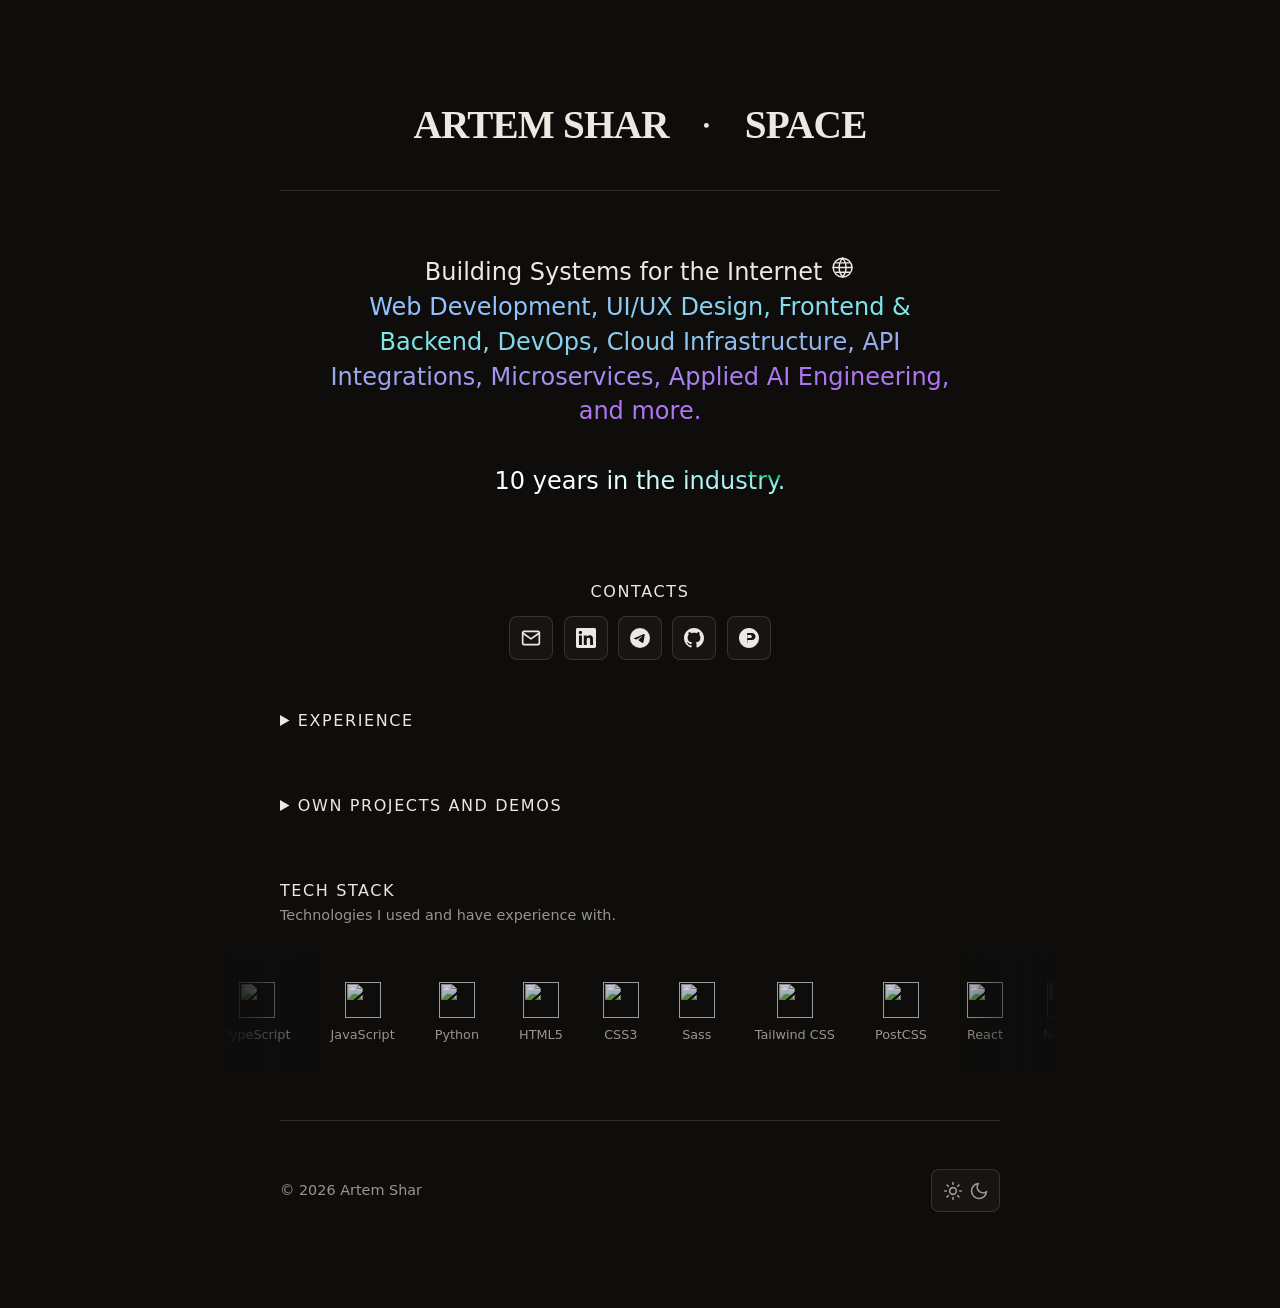
==== commit be6e2e1e: "Add labels to tech stack ticker and reduce icon size - Wrap each icon in ticker-item container with " ====
--- a/index.html
+++ b/index.html
@@ -240,96 +240,96 @@
             <div class="ticker-wrapper" aria-label="Tech stack">
               <div class="ticker notranslate" translate="no">
                 <div class="ticker-track">
-                  <img src="https://icon.icepanel.io/Technology/svg/TypeScript.svg" alt="TypeScript" loading="lazy" width="48" height="48">
-                  <img src="https://icon.icepanel.io/Technology/svg/JavaScript.svg" alt="JavaScript" loading="lazy" width="48" height="48">
-                  <img src="https://icon.icepanel.io/Technology/svg/Python.svg" alt="Python" loading="lazy" width="48" height="48">
-                  <img src="https://icon.icepanel.io/Technology/svg/HTML5.svg" alt="HTML5" loading="lazy" width="48" height="48">
-                  <img src="https://icon.icepanel.io/Technology/svg/CSS3.svg" alt="CSS3" loading="lazy" width="48" height="48">
-                  <img src="https://icon.icepanel.io/Technology/svg/Sass.svg" alt="Sass" loading="lazy" width="48" height="48">
-                  <img src="https://icon.icepanel.io/Technology/svg/Tailwind-CSS.svg" alt="Tailwind CSS" loading="lazy" width="48" height="48">
-                  <img src="https://icon.icepanel.io/Technology/svg/PostCSS.svg" alt="PostCSS" loading="lazy" width="48" height="48">
-                  <img src="https://icon.icepanel.io/Technology/svg/React.svg" alt="React" loading="lazy" width="48" height="48">
-                  <img src="https://icon.icepanel.io/Technology/svg/Next.js.svg" alt="Next.js" loading="lazy" width="48" height="48">
-                  <img src="https://icon.icepanel.io/Technology/svg/Vue.js.svg" alt="Vue.js" loading="lazy" width="48" height="48">
-                  <img src="https://icon.icepanel.io/Technology/svg/Astro.svg" alt="Astro" loading="lazy" width="48" height="48">
-                  <img src="https://icon.icepanel.io/Technology/svg/Redux.svg" alt="Redux" loading="lazy" width="48" height="48">
-                  <img src="https://icon.icepanel.io/Technology/svg/Material-UI.svg" alt="Material UI" loading="lazy" width="48" height="48">
-                  <img src="https://icon.icepanel.io/Technology/svg/Ant-Design.svg" alt="Ant Design" loading="lazy" width="48" height="48">
-                  <img src="https://icon.icepanel.io/Technology/svg/Node.js.svg" alt="Node.js" loading="lazy" width="48" height="48">
-                  <img src="https://icon.icepanel.io/Technology/svg/Express.svg" alt="Express" loading="lazy" width="48" height="48">
-                  <img src="https://icon.icepanel.io/Technology/svg/Nest.js.svg" alt="NestJS" loading="lazy" width="48" height="48">
-                  <img src="https://icon.icepanel.io/Technology/svg/Django.svg" alt="Django" loading="lazy" width="48" height="48">
-                  <img src="https://icon.icepanel.io/Technology/svg/Socket.io.svg" alt="Socket.io" loading="lazy" width="48" height="48">
-                  <img src="https://icon.icepanel.io/Technology/svg/PostgresSQL.svg" alt="PostgreSQL" loading="lazy" width="48" height="48">
-                  <img src="https://icon.icepanel.io/Technology/svg/MongoDB.svg" alt="MongoDB" loading="lazy" width="48" height="48">
-                  <img src="https://icon.icepanel.io/Technology/svg/SQLite.svg" alt="SQLite" loading="lazy" width="48" height="48">
-                  <img src="https://icon.icepanel.io/Technology/svg/Vite.js.svg" alt="Vite.js" loading="lazy" width="48" height="48">
-                  <img src="https://icon.icepanel.io/Technology/svg/Webpack.svg" alt="Webpack" loading="lazy" width="48" height="48">
-                  <img src="https://icon.icepanel.io/Technology/svg/Gulp.js.svg" alt="Gulp.js" loading="lazy" width="48" height="48">
-                  <img src="https://icon.icepanel.io/Technology/svg/Grunt.js.svg" alt="Grunt.js" loading="lazy" width="48" height="48">
-                  <img src="https://icon.icepanel.io/Technology/svg/Bun.svg" alt="Bun" loading="lazy" width="48" height="48">
-                  <img src="https://icon.icepanel.io/Technology/svg/Jest.svg" alt="Jest" loading="lazy" width="48" height="48">
-                  <img src="https://icon.icepanel.io/Technology/svg/Playwrite.svg" alt="Playwright" loading="lazy" width="48" height="48">
-                  <img src="https://icon.icepanel.io/Technology/svg/Postman.svg" alt="Postman" loading="lazy" width="48" height="48">
-                  <img src="https://icon.icepanel.io/Technology/svg/Docker.svg" alt="Docker" loading="lazy" width="48" height="48">
-                  <img src="https://icon.icepanel.io/Technology/svg/NGINX.svg" alt="NGINX" loading="lazy" width="48" height="48">
-                  <img src="https://icon.icepanel.io/Technology/svg/Linux.svg" alt="Linux" loading="lazy" width="48" height="48">
-                  <img src="https://icon.icepanel.io/Technology/svg/Ubuntu.svg" alt="Ubuntu" loading="lazy" width="48" height="48">
-                  <img src="https://icon.icepanel.io/Technology/svg/Digital-Ocean.svg" alt="DigitalOcean" loading="lazy" width="48" height="48">
-                  <img src="https://icon.icepanel.io/Technology/svg/GitHub-Actions.svg" alt="GitHub Actions" loading="lazy" width="48" height="48">
-                  <img src="https://icon.icepanel.io/Technology/svg/Git.svg" alt="Git" loading="lazy" width="48" height="48">
-                  <img src="https://icon.icepanel.io/Technology/svg/GitHub.svg" alt="GitHub" loading="lazy" width="48" height="48">
-                  <img src="https://icon.icepanel.io/Technology/svg/GitLab.svg" alt="GitLab" loading="lazy" width="48" height="48">
-                  <img src="https://icon.icepanel.io/Technology/svg/Jira.svg" alt="Jira" loading="lazy" width="48" height="48">
-                  <img src="https://icon.icepanel.io/Technology/svg/Slack.svg" alt="Slack" loading="lazy" width="48" height="48">
-                  <img src="https://icon.icepanel.io/Technology/svg/Figma.svg" alt="Figma" loading="lazy" width="48" height="48">
-                  <img src="https://icon.icepanel.io/Technology/png-shadow-512/Inkscape-.png" alt="Inkscape" loading="lazy" width="48" height="48">
+                  <div class="ticker-item"><img src="https://icon.icepanel.io/Technology/svg/TypeScript.svg" alt="" loading="lazy" width="32" height="32"><span>TypeScript</span></div>
+                  <div class="ticker-item"><img src="https://icon.icepanel.io/Technology/svg/JavaScript.svg" alt="" loading="lazy" width="32" height="32"><span>JavaScript</span></div>
+                  <div class="ticker-item"><img src="https://icon.icepanel.io/Technology/svg/Python.svg" alt="" loading="lazy" width="32" height="32"><span>Python</span></div>
+                  <div class="ticker-item"><img src="https://icon.icepanel.io/Technology/svg/HTML5.svg" alt="" loading="lazy" width="32" height="32"><span>HTML5</span></div>
+                  <div class="ticker-item"><img src="https://icon.icepanel.io/Technology/svg/CSS3.svg" alt="" loading="lazy" width="32" height="32"><span>CSS3</span></div>
+                  <div class="ticker-item"><img src="https://icon.icepanel.io/Technology/svg/Sass.svg" alt="" loading="lazy" width="32" height="32"><span>Sass</span></div>
+                  <div class="ticker-item"><img src="https://icon.icepanel.io/Technology/svg/Tailwind-CSS.svg" alt="" loading="lazy" width="32" height="32"><span>Tailwind CSS</span></div>
+                  <div class="ticker-item"><img src="https://icon.icepanel.io/Technology/svg/PostCSS.svg" alt="" loading="lazy" width="32" height="32"><span>PostCSS</span></div>
+                  <div class="ticker-item"><img src="https://icon.icepanel.io/Technology/svg/React.svg" alt="" loading="lazy" width="32" height="32"><span>React</span></div>
+                  <div class="ticker-item"><img src="https://icon.icepanel.io/Technology/svg/Next.js.svg" alt="" loading="lazy" width="32" height="32"><span>Next.js</span></div>
+                  <div class="ticker-item"><img src="https://icon.icepanel.io/Technology/svg/Vue.js.svg" alt="" loading="lazy" width="32" height="32"><span>Vue.js</span></div>
+                  <div class="ticker-item"><img src="https://icon.icepanel.io/Technology/svg/Astro.svg" alt="" loading="lazy" width="32" height="32"><span>Astro</span></div>
+                  <div class="ticker-item"><img src="https://icon.icepanel.io/Technology/svg/Redux.svg" alt="" loading="lazy" width="32" height="32"><span>Redux</span></div>
+                  <div class="ticker-item"><img src="https://icon.icepanel.io/Technology/svg/Material-UI.svg" alt="" loading="lazy" width="32" height="32"><span>Material UI</span></div>
+                  <div class="ticker-item"><img src="https://icon.icepanel.io/Technology/svg/Ant-Design.svg" alt="" loading="lazy" width="32" height="32"><span>Ant Design</span></div>
+                  <div class="ticker-item"><img src="https://icon.icepanel.io/Technology/svg/Node.js.svg" alt="" loading="lazy" width="32" height="32"><span>Node.js</span></div>
+                  <div class="ticker-item"><img src="https://icon.icepanel.io/Technology/svg/Express.svg" alt="" loading="lazy" width="32" height="32"><span>Express</span></div>
+                  <div class="ticker-item"><img src="https://icon.icepanel.io/Technology/svg/Nest.js.svg" alt="" loading="lazy" width="32" height="32"><span>NestJS</span></div>
+                  <div class="ticker-item"><img src="https://icon.icepanel.io/Technology/svg/Django.svg" alt="" loading="lazy" width="32" height="32"><span>Django</span></div>
+                  <div class="ticker-item"><img src="https://icon.icepanel.io/Technology/svg/Socket.io.svg" alt="" loading="lazy" width="32" height="32"><span>Socket.io</span></div>
+                  <div class="ticker-item"><img src="https://icon.icepanel.io/Technology/svg/PostgresSQL.svg" alt="" loading="lazy" width="32" height="32"><span>PostgreSQL</span></div>
+                  <div class="ticker-item"><img src="https://icon.icepanel.io/Technology/svg/MongoDB.svg" alt="" loading="lazy" width="32" height="32"><span>MongoDB</span></div>
+                  <div class="ticker-item"><img src="https://icon.icepanel.io/Technology/svg/SQLite.svg" alt="" loading="lazy" width="32" height="32"><span>SQLite</span></div>
+                  <div class="ticker-item"><img src="https://icon.icepanel.io/Technology/svg/Vite.js.svg" alt="" loading="lazy" width="32" height="32"><span>Vite.js</span></div>
+                  <div class="ticker-item"><img src="https://icon.icepanel.io/Technology/svg/Webpack.svg" alt="" loading="lazy" width="32" height="32"><span>Webpack</span></div>
+                  <div class="ticker-item"><img src="https://icon.icepanel.io/Technology/svg/Gulp.js.svg" alt="" loading="lazy" width="32" height="32"><span>Gulp.js</span></div>
+                  <div class="ticker-item"><img src="https://icon.icepanel.io/Technology/svg/Grunt.js.svg" alt="" loading="lazy" width="32" height="32"><span>Grunt.js</span></div>
+                  <div class="ticker-item"><img src="https://icon.icepanel.io/Technology/svg/Bun.svg" alt="" loading="lazy" width="32" height="32"><span>Bun</span></div>
+                  <div class="ticker-item"><img src="https://icon.icepanel.io/Technology/svg/Jest.svg" alt="" loading="lazy" width="32" height="32"><span>Jest</span></div>
+                  <div class="ticker-item"><img src="https://icon.icepanel.io/Technology/svg/Playwrite.svg" alt="" loading="lazy" width="32" height="32"><span>Playwright</span></div>
+                  <div class="ticker-item"><img src="https://icon.icepanel.io/Technology/svg/Postman.svg" alt="" loading="lazy" width="32" height="32"><span>Postman</span></div>
+                  <div class="ticker-item"><img src="https://icon.icepanel.io/Technology/svg/Docker.svg" alt="" loading="lazy" width="32" height="32"><span>Docker</span></div>
+                  <div class="ticker-item"><img src="https://icon.icepanel.io/Technology/svg/NGINX.svg" alt="" loading="lazy" width="32" height="32"><span>NGINX</span></div>
+                  <div class="ticker-item"><img src="https://icon.icepanel.io/Technology/svg/Linux.svg" alt="" loading="lazy" width="32" height="32"><span>Linux</span></div>
+                  <div class="ticker-item"><img src="https://icon.icepanel.io/Technology/svg/Ubuntu.svg" alt="" loading="lazy" width="32" height="32"><span>Ubuntu</span></div>
+                  <div class="ticker-item"><img src="https://icon.icepanel.io/Technology/svg/Digital-Ocean.svg" alt="" loading="lazy" width="32" height="32"><span>DigitalOcean</span></div>
+                  <div class="ticker-item"><img src="https://icon.icepanel.io/Technology/svg/GitHub-Actions.svg" alt="" loading="lazy" width="32" height="32"><span>GitHub Actions</span></div>
+                  <div class="ticker-item"><img src="https://icon.icepanel.io/Technology/svg/Git.svg" alt="" loading="lazy" width="32" height="32"><span>Git</span></div>
+                  <div class="ticker-item"><img src="https://icon.icepanel.io/Technology/svg/GitHub.svg" alt="" loading="lazy" width="32" height="32"><span>GitHub</span></div>
+                  <div class="ticker-item"><img src="https://icon.icepanel.io/Technology/svg/GitLab.svg" alt="" loading="lazy" width="32" height="32"><span>GitLab</span></div>
+                  <div class="ticker-item"><img src="https://icon.icepanel.io/Technology/svg/Jira.svg" alt="" loading="lazy" width="32" height="32"><span>Jira</span></div>
+                  <div class="ticker-item"><img src="https://icon.icepanel.io/Technology/svg/Slack.svg" alt="" loading="lazy" width="32" height="32"><span>Slack</span></div>
+                  <div class="ticker-item"><img src="https://icon.icepanel.io/Technology/svg/Figma.svg" alt="" loading="lazy" width="32" height="32"><span>Figma</span></div>
+                  <div class="ticker-item"><img src="https://icon.icepanel.io/Technology/png-shadow-512/Inkscape-.png" alt="" loading="lazy" width="32" height="32"><span>Inkscape</span></div>
                 </div>
                 <div class="ticker-track" aria-hidden="true">
-                  <img src="https://icon.icepanel.io/Technology/svg/TypeScript.svg" alt="" loading="lazy" width="48" height="48">
-                  <img src="https://icon.icepanel.io/Technology/svg/JavaScript.svg" alt="" loading="lazy" width="48" height="48">
-                  <img src="https://icon.icepanel.io/Technology/svg/Python.svg" alt="" loading="lazy" width="48" height="48">
-                  <img src="https://icon.icepanel.io/Technology/svg/HTML5.svg" alt="" loading="lazy" width="48" height="48">
-                  <img src="https://icon.icepanel.io/Technology/svg/CSS3.svg" alt="" loading="lazy" width="48" height="48">
-                  <img src="https://icon.icepanel.io/Technology/svg/Sass.svg" alt="" loading="lazy" width="48" height="48">
-                  <img src="https://icon.icepanel.io/Technology/svg/Tailwind-CSS.svg" alt="" loading="lazy" width="48" height="48">
-                  <img src="https://icon.icepanel.io/Technology/svg/PostCSS.svg" alt="" loading="lazy" width="48" height="48">
-                  <img src="https://icon.icepanel.io/Technology/svg/React.svg" alt="" loading="lazy" width="48" height="48">
-                  <img src="https://icon.icepanel.io/Technology/svg/Next.js.svg" alt="" loading="lazy" width="48" height="48">
-                  <img src="https://icon.icepanel.io/Technology/svg/Vue.js.svg" alt="" loading="lazy" width="48" height="48">
-                  <img src="https://icon.icepanel.io/Technology/svg/Astro.svg" alt="" loading="lazy" width="48" height="48">
-                  <img src="https://icon.icepanel.io/Technology/svg/Redux.svg" alt="" loading="lazy" width="48" height="48">
-                  <img src="https://icon.icepanel.io/Technology/svg/Material-UI.svg" alt="" loading="lazy" width="48" height="48">
-                  <img src="https://icon.icepanel.io/Technology/svg/Ant-Design.svg" alt="" loading="lazy" width="48" height="48">
-                  <img src="https://icon.icepanel.io/Technology/svg/Node.js.svg" alt="" loading="lazy" width="48" height="48">
-                  <img src="https://icon.icepanel.io/Technology/svg/Express.svg" alt="" loading="lazy" width="48" height="48">
-                  <img src="https://icon.icepanel.io/Technology/svg/Nest.js.svg" alt="" loading="lazy" width="48" height="48">
-                  <img src="https://icon.icepanel.io/Technology/svg/Django.svg" alt="" loading="lazy" width="48" height="48">
-                  <img src="https://icon.icepanel.io/Technology/svg/Socket.io.svg" alt="" loading="lazy" width="48" height="48">
-                  <img src="https://icon.icepanel.io/Technology/svg/PostgresSQL.svg" alt="" loading="lazy" width="48" height="48">
-                  <img src="https://icon.icepanel.io/Technology/svg/MongoDB.svg" alt="" loading="lazy" width="48" height="48">
-                  <img src="https://icon.icepanel.io/Technology/svg/SQLite.svg" alt="" loading="lazy" width="48" height="48">
-                  <img src="https://icon.icepanel.io/Technology/svg/Vite.js.svg" alt="" loading="lazy" width="48" height="48">
-                  <img src="https://icon.icepanel.io/Technology/svg/Webpack.svg" alt="" loading="lazy" width="48" height="48">
-                  <img src="https://icon.icepanel.io/Technology/svg/Gulp.js.svg" alt="" loading="lazy" width="48" height="48">
-                  <img src="https://icon.icepanel.io/Technology/svg/Grunt.js.svg" alt="" loading="lazy" width="48" height="48">
-                  <img src="https://icon.icepanel.io/Technology/svg/Bun.svg" alt="" loading="lazy" width="48" height="48">
-                  <img src="https://icon.icepanel.io/Technology/svg/Jest.svg" alt="" loading="lazy" width="48" height="48">
-                  <img src="https://icon.icepanel.io/Technology/svg/Playwrite.svg" alt="" loading="lazy" width="48" height="48">
-                  <img src="https://icon.icepanel.io/Technology/svg/Postman.svg" alt="" loading="lazy" width="48" height="48">
-                  <img src="https://icon.icepanel.io/Technology/svg/Docker.svg" alt="" loading="lazy" width="48" height="48">
-                  <img src="https://icon.icepanel.io/Technology/svg/NGINX.svg" alt="" loading="lazy" width="48" height="48">
-                  <img src="https://icon.icepanel.io/Technology/svg/Linux.svg" alt="" loading="lazy" width="48" height="48">
-                  <img src="https://icon.icepanel.io/Technology/svg/Ubuntu.svg" alt="" loading="lazy" width="48" height="48">
-                  <img src="https://icon.icepanel.io/Technology/svg/Digital-Ocean.svg" alt="" loading="lazy" width="48" height="48">
-                  <img src="https://icon.icepanel.io/Technology/svg/GitHub-Actions.svg" alt="" loading="lazy" width="48" height="48">
-                  <img src="https://icon.icepanel.io/Technology/svg/Git.svg" alt="" loading="lazy" width="48" height="48">
-                  <img src="https://icon.icepanel.io/Technology/svg/GitHub.svg" alt="" loading="lazy" width="48" height="48">
-                  <img src="https://icon.icepanel.io/Technology/svg/GitLab.svg" alt="" loading="lazy" width="48" height="48">
-                  <img src="https://icon.icepanel.io/Technology/svg/Jira.svg" alt="" loading="lazy" width="48" height="48">
-                  <img src="https://icon.icepanel.io/Technology/svg/Slack.svg" alt="" loading="lazy" width="48" height="48">
-                  <img src="https://icon.icepanel.io/Technology/svg/Figma.svg" alt="" loading="lazy" width="48" height="48">
-                  <img src="https://icon.icepanel.io/Technology/png-shadow-512/Inkscape-.png" alt="" loading="lazy" width="48" height="48">
+                  <div class="ticker-item"><img src="https://icon.icepanel.io/Technology/svg/TypeScript.svg" alt="" loading="lazy" width="32" height="32"><span>TypeScript</span></div>
+                  <div class="ticker-item"><img src="https://icon.icepanel.io/Technology/svg/JavaScript.svg" alt="" loading="lazy" width="32" height="32"><span>JavaScript</span></div>
+                  <div class="ticker-item"><img src="https://icon.icepanel.io/Technology/svg/Python.svg" alt="" loading="lazy" width="32" height="32"><span>Python</span></div>
+                  <div class="ticker-item"><img src="https://icon.icepanel.io/Technology/svg/HTML5.svg" alt="" loading="lazy" width="32" height="32"><span>HTML5</span></div>
+                  <div class="ticker-item"><img src="https://icon.icepanel.io/Technology/svg/CSS3.svg" alt="" loading="lazy" width="32" height="32"><span>CSS3</span></div>
+                  <div class="ticker-item"><img src="https://icon.icepanel.io/Technology/svg/Sass.svg" alt="" loading="lazy" width="32" height="32"><span>Sass</span></div>
+                  <div class="ticker-item"><img src="https://icon.icepanel.io/Technology/svg/Tailwind-CSS.svg" alt="" loading="lazy" width="32" height="32"><span>Tailwind CSS</span></div>
+                  <div class="ticker-item"><img src="https://icon.icepanel.io/Technology/svg/PostCSS.svg" alt="" loading="lazy" width="32" height="32"><span>PostCSS</span></div>
+                  <div class="ticker-item"><img src="https://icon.icepanel.io/Technology/svg/React.svg" alt="" loading="lazy" width="32" height="32"><span>React</span></div>
+                  <div class="ticker-item"><img src="https://icon.icepanel.io/Technology/svg/Next.js.svg" alt="" loading="lazy" width="32" height="32"><span>Next.js</span></div>
+                  <div class="ticker-item"><img src="https://icon.icepanel.io/Technology/svg/Vue.js.svg" alt="" loading="lazy" width="32" height="32"><span>Vue.js</span></div>
+                  <div class="ticker-item"><img src="https://icon.icepanel.io/Technology/svg/Astro.svg" alt="" loading="lazy" width="32" height="32"><span>Astro</span></div>
+                  <div class="ticker-item"><img src="https://icon.icepanel.io/Technology/svg/Redux.svg" alt="" loading="lazy" width="32" height="32"><span>Redux</span></div>
+                  <div class="ticker-item"><img src="https://icon.icepanel.io/Technology/svg/Material-UI.svg" alt="" loading="lazy" width="32" height="32"><span>Material UI</span></div>
+                  <div class="ticker-item"><img src="https://icon.icepanel.io/Technology/svg/Ant-Design.svg" alt="" loading="lazy" width="32" height="32"><span>Ant Design</span></div>
+                  <div class="ticker-item"><img src="https://icon.icepanel.io/Technology/svg/Node.js.svg" alt="" loading="lazy" width="32" height="32"><span>Node.js</span></div>
+                  <div class="ticker-item"><img src="https://icon.icepanel.io/Technology/svg/Express.svg" alt="" loading="lazy" width="32" height="32"><span>Express</span></div>
+                  <div class="ticker-item"><img src="https://icon.icepanel.io/Technology/svg/Nest.js.svg" alt="" loading="lazy" width="32" height="32"><span>NestJS</span></div>
+                  <div class="ticker-item"><img src="https://icon.icepanel.io/Technology/svg/Django.svg" alt="" loading="lazy" width="32" height="32"><span>Django</span></div>
+                  <div class="ticker-item"><img src="https://icon.icepanel.io/Technology/svg/Socket.io.svg" alt="" loading="lazy" width="32" height="32"><span>Socket.io</span></div>
+                  <div class="ticker-item"><img src="https://icon.icepanel.io/Technology/svg/PostgresSQL.svg" alt="" loading="lazy" width="32" height="32"><span>PostgreSQL</span></div>
+                  <div class="ticker-item"><img src="https://icon.icepanel.io/Technology/svg/MongoDB.svg" alt="" loading="lazy" width="32" height="32"><span>MongoDB</span></div>
+                  <div class="ticker-item"><img src="https://icon.icepanel.io/Technology/svg/SQLite.svg" alt="" loading="lazy" width="32" height="32"><span>SQLite</span></div>
+                  <div class="ticker-item"><img src="https://icon.icepanel.io/Technology/svg/Vite.js.svg" alt="" loading="lazy" width="32" height="32"><span>Vite.js</span></div>
+                  <div class="ticker-item"><img src="https://icon.icepanel.io/Technology/svg/Webpack.svg" alt="" loading="lazy" width="32" height="32"><span>Webpack</span></div>
+                  <div class="ticker-item"><img src="https://icon.icepanel.io/Technology/svg/Gulp.js.svg" alt="" loading="lazy" width="32" height="32"><span>Gulp.js</span></div>
+                  <div class="ticker-item"><img src="https://icon.icepanel.io/Technology/svg/Grunt.js.svg" alt="" loading="lazy" width="32" height="32"><span>Grunt.js</span></div>
+                  <div class="ticker-item"><img src="https://icon.icepanel.io/Technology/svg/Bun.svg" alt="" loading="lazy" width="32" height="32"><span>Bun</span></div>
+                  <div class="ticker-item"><img src="https://icon.icepanel.io/Technology/svg/Jest.svg" alt="" loading="lazy" width="32" height="32"><span>Jest</span></div>
+                  <div class="ticker-item"><img src="https://icon.icepanel.io/Technology/svg/Playwrite.svg" alt="" loading="lazy" width="32" height="32"><span>Playwright</span></div>
+                  <div class="ticker-item"><img src="https://icon.icepanel.io/Technology/svg/Postman.svg" alt="" loading="lazy" width="32" height="32"><span>Postman</span></div>
+                  <div class="ticker-item"><img src="https://icon.icepanel.io/Technology/svg/Docker.svg" alt="" loading="lazy" width="32" height="32"><span>Docker</span></div>
+                  <div class="ticker-item"><img src="https://icon.icepanel.io/Technology/svg/NGINX.svg" alt="" loading="lazy" width="32" height="32"><span>NGINX</span></div>
+                  <div class="ticker-item"><img src="https://icon.icepanel.io/Technology/svg/Linux.svg" alt="" loading="lazy" width="32" height="32"><span>Linux</span></div>
+                  <div class="ticker-item"><img src="https://icon.icepanel.io/Technology/svg/Ubuntu.svg" alt="" loading="lazy" width="32" height="32"><span>Ubuntu</span></div>
+                  <div class="ticker-item"><img src="https://icon.icepanel.io/Technology/svg/Digital-Ocean.svg" alt="" loading="lazy" width="32" height="32"><span>DigitalOcean</span></div>
+                  <div class="ticker-item"><img src="https://icon.icepanel.io/Technology/svg/GitHub-Actions.svg" alt="" loading="lazy" width="32" height="32"><span>GitHub Actions</span></div>
+                  <div class="ticker-item"><img src="https://icon.icepanel.io/Technology/svg/Git.svg" alt="" loading="lazy" width="32" height="32"><span>Git</span></div>
+                  <div class="ticker-item"><img src="https://icon.icepanel.io/Technology/svg/GitHub.svg" alt="" loading="lazy" width="32" height="32"><span>GitHub</span></div>
+                  <div class="ticker-item"><img src="https://icon.icepanel.io/Technology/svg/GitLab.svg" alt="" loading="lazy" width="32" height="32"><span>GitLab</span></div>
+                  <div class="ticker-item"><img src="https://icon.icepanel.io/Technology/svg/Jira.svg" alt="" loading="lazy" width="32" height="32"><span>Jira</span></div>
+                  <div class="ticker-item"><img src="https://icon.icepanel.io/Technology/svg/Slack.svg" alt="" loading="lazy" width="32" height="32"><span>Slack</span></div>
+                  <div class="ticker-item"><img src="https://icon.icepanel.io/Technology/svg/Figma.svg" alt="" loading="lazy" width="32" height="32"><span>Figma</span></div>
+                  <div class="ticker-item"><img src="https://icon.icepanel.io/Technology/png-shadow-512/Inkscape-.png" alt="" loading="lazy" width="32" height="32"><span>Inkscape</span></div>
                 </div>
               </div>
             </div>
--- a/css/main.css
+++ b/css/main.css
@@ -714,17 +714,22 @@
 
   .ticker {
     display: flex;
-    gap: 0;
+    gap: 2rem;
     user-select: none;
+    width: max-content;
   }
 
   .ticker-track {
     display: flex;
-    gap: 2rem;
-    align-items: center;
-    padding-inline: 1rem;
-    animation: scroll 40s linear infinite;
+    gap: 2.5rem;
+    align-items: center;
+    flex-shrink: 0;
+    animation: scroll 45s linear infinite;
     will-change: transform;
+  }
+
+  .ticker-wrapper:hover .ticker-track {
+    animation-play-state: paused;
   }
 
   @keyframes scroll {
@@ -732,34 +737,60 @@
       transform: translateX(0);
     }
     100% {
-      transform: translateX(-100%);
-    }
-  }
-
-  .ticker-track img {
-    inline-size: 3rem;
-    block-size: 3rem;
+      transform: translateX(calc(-100% - 2.5rem));
+    }
+  }
+
+  .ticker-item {
+    display: flex;
+    flex-direction: column;
+    align-items: center;
+    gap: 0.45rem;
     flex-shrink: 0;
-    opacity: 0.85;
-    transition: opacity var(--duration) var(--ease-out);
-    filter: grayscale(0.3);
-  }
-
-  .ticker-track img:hover {
+  }
+
+  .ticker-item img {
+    inline-size: 2rem;
+    block-size: 2rem;
+    flex-shrink: 0;
+    opacity: 0.8;
+    transition: opacity var(--duration) var(--ease-out), filter var(--duration) var(--ease-out), transform var(--duration) var(--ease-out);
+    filter: grayscale(0.2);
+  }
+
+  .ticker-item:hover img {
     opacity: 1;
     filter: grayscale(0);
+    transform: scale(1.1);
+  }
+
+  .ticker-item span {
+    font-size: 0.75rem;
+    color: var(--fg-muted);
+    white-space: nowrap;
+    transition: color var(--duration) var(--ease-out);
+  }
+
+  .ticker-item:hover span {
+    color: var(--fg);
   }
 
   @media (prefers-reduced-motion: reduce) {
     .ticker-track {
       animation: none;
     }
+    .ticker-item:hover img {
+      transform: none;
+    }
   }
 
   @media (min-width: 48rem) {
-    .ticker-track img {
-      inline-size: 3.5rem;
-      block-size: 3.5rem;
+    .ticker-item img {
+      inline-size: 2.25rem;
+      block-size: 2.25rem;
+    }
+    .ticker-item span {
+      font-size: 0.8rem;
     }
   }
 }
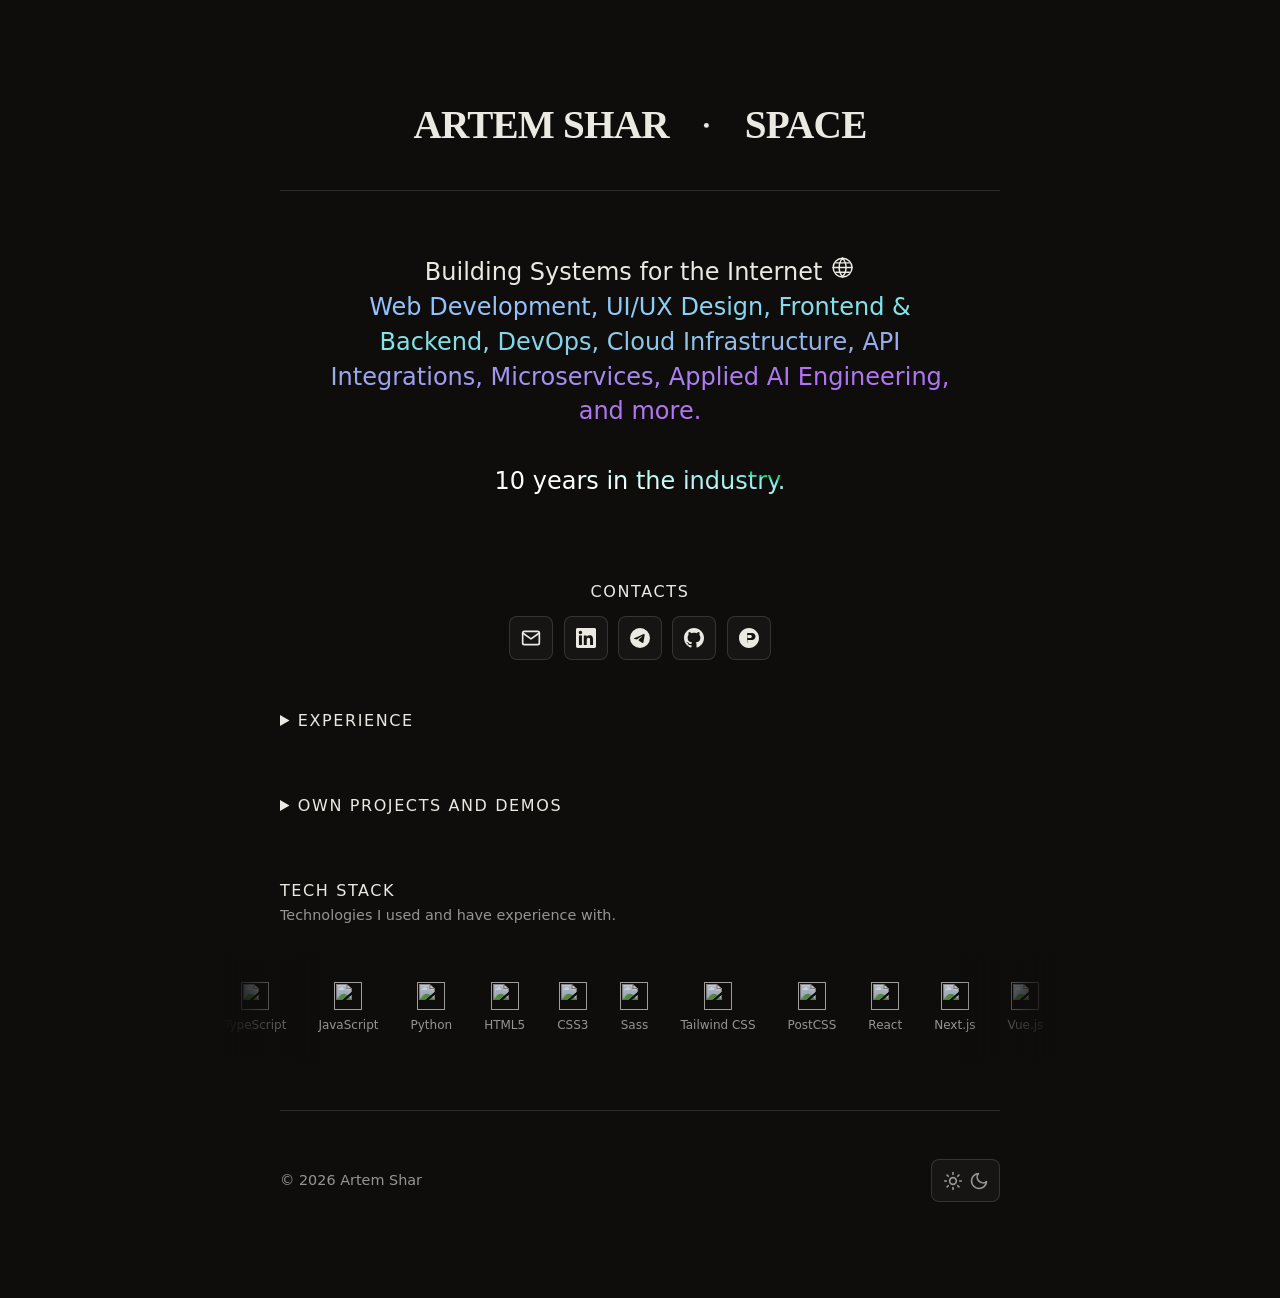
==== commit a7a483d4: "Center align ticker items and reduce icon size - Reduce icon size from 32px to 24px (1.5rem base, 1." ====
--- a/index.html
+++ b/index.html
@@ -240,96 +240,96 @@
             <div class="ticker-wrapper" aria-label="Tech stack">
               <div class="ticker notranslate" translate="no">
                 <div class="ticker-track">
-                  <div class="ticker-item"><img src="https://icon.icepanel.io/Technology/svg/TypeScript.svg" alt="" loading="lazy" width="32" height="32"><span>TypeScript</span></div>
-                  <div class="ticker-item"><img src="https://icon.icepanel.io/Technology/svg/JavaScript.svg" alt="" loading="lazy" width="32" height="32"><span>JavaScript</span></div>
-                  <div class="ticker-item"><img src="https://icon.icepanel.io/Technology/svg/Python.svg" alt="" loading="lazy" width="32" height="32"><span>Python</span></div>
-                  <div class="ticker-item"><img src="https://icon.icepanel.io/Technology/svg/HTML5.svg" alt="" loading="lazy" width="32" height="32"><span>HTML5</span></div>
-                  <div class="ticker-item"><img src="https://icon.icepanel.io/Technology/svg/CSS3.svg" alt="" loading="lazy" width="32" height="32"><span>CSS3</span></div>
-                  <div class="ticker-item"><img src="https://icon.icepanel.io/Technology/svg/Sass.svg" alt="" loading="lazy" width="32" height="32"><span>Sass</span></div>
-                  <div class="ticker-item"><img src="https://icon.icepanel.io/Technology/svg/Tailwind-CSS.svg" alt="" loading="lazy" width="32" height="32"><span>Tailwind CSS</span></div>
-                  <div class="ticker-item"><img src="https://icon.icepanel.io/Technology/svg/PostCSS.svg" alt="" loading="lazy" width="32" height="32"><span>PostCSS</span></div>
-                  <div class="ticker-item"><img src="https://icon.icepanel.io/Technology/svg/React.svg" alt="" loading="lazy" width="32" height="32"><span>React</span></div>
-                  <div class="ticker-item"><img src="https://icon.icepanel.io/Technology/svg/Next.js.svg" alt="" loading="lazy" width="32" height="32"><span>Next.js</span></div>
-                  <div class="ticker-item"><img src="https://icon.icepanel.io/Technology/svg/Vue.js.svg" alt="" loading="lazy" width="32" height="32"><span>Vue.js</span></div>
-                  <div class="ticker-item"><img src="https://icon.icepanel.io/Technology/svg/Astro.svg" alt="" loading="lazy" width="32" height="32"><span>Astro</span></div>
-                  <div class="ticker-item"><img src="https://icon.icepanel.io/Technology/svg/Redux.svg" alt="" loading="lazy" width="32" height="32"><span>Redux</span></div>
-                  <div class="ticker-item"><img src="https://icon.icepanel.io/Technology/svg/Material-UI.svg" alt="" loading="lazy" width="32" height="32"><span>Material UI</span></div>
-                  <div class="ticker-item"><img src="https://icon.icepanel.io/Technology/svg/Ant-Design.svg" alt="" loading="lazy" width="32" height="32"><span>Ant Design</span></div>
-                  <div class="ticker-item"><img src="https://icon.icepanel.io/Technology/svg/Node.js.svg" alt="" loading="lazy" width="32" height="32"><span>Node.js</span></div>
-                  <div class="ticker-item"><img src="https://icon.icepanel.io/Technology/svg/Express.svg" alt="" loading="lazy" width="32" height="32"><span>Express</span></div>
-                  <div class="ticker-item"><img src="https://icon.icepanel.io/Technology/svg/Nest.js.svg" alt="" loading="lazy" width="32" height="32"><span>NestJS</span></div>
-                  <div class="ticker-item"><img src="https://icon.icepanel.io/Technology/svg/Django.svg" alt="" loading="lazy" width="32" height="32"><span>Django</span></div>
-                  <div class="ticker-item"><img src="https://icon.icepanel.io/Technology/svg/Socket.io.svg" alt="" loading="lazy" width="32" height="32"><span>Socket.io</span></div>
-                  <div class="ticker-item"><img src="https://icon.icepanel.io/Technology/svg/PostgresSQL.svg" alt="" loading="lazy" width="32" height="32"><span>PostgreSQL</span></div>
-                  <div class="ticker-item"><img src="https://icon.icepanel.io/Technology/svg/MongoDB.svg" alt="" loading="lazy" width="32" height="32"><span>MongoDB</span></div>
-                  <div class="ticker-item"><img src="https://icon.icepanel.io/Technology/svg/SQLite.svg" alt="" loading="lazy" width="32" height="32"><span>SQLite</span></div>
-                  <div class="ticker-item"><img src="https://icon.icepanel.io/Technology/svg/Vite.js.svg" alt="" loading="lazy" width="32" height="32"><span>Vite.js</span></div>
-                  <div class="ticker-item"><img src="https://icon.icepanel.io/Technology/svg/Webpack.svg" alt="" loading="lazy" width="32" height="32"><span>Webpack</span></div>
-                  <div class="ticker-item"><img src="https://icon.icepanel.io/Technology/svg/Gulp.js.svg" alt="" loading="lazy" width="32" height="32"><span>Gulp.js</span></div>
-                  <div class="ticker-item"><img src="https://icon.icepanel.io/Technology/svg/Grunt.js.svg" alt="" loading="lazy" width="32" height="32"><span>Grunt.js</span></div>
-                  <div class="ticker-item"><img src="https://icon.icepanel.io/Technology/svg/Bun.svg" alt="" loading="lazy" width="32" height="32"><span>Bun</span></div>
-                  <div class="ticker-item"><img src="https://icon.icepanel.io/Technology/svg/Jest.svg" alt="" loading="lazy" width="32" height="32"><span>Jest</span></div>
-                  <div class="ticker-item"><img src="https://icon.icepanel.io/Technology/svg/Playwrite.svg" alt="" loading="lazy" width="32" height="32"><span>Playwright</span></div>
-                  <div class="ticker-item"><img src="https://icon.icepanel.io/Technology/svg/Postman.svg" alt="" loading="lazy" width="32" height="32"><span>Postman</span></div>
-                  <div class="ticker-item"><img src="https://icon.icepanel.io/Technology/svg/Docker.svg" alt="" loading="lazy" width="32" height="32"><span>Docker</span></div>
-                  <div class="ticker-item"><img src="https://icon.icepanel.io/Technology/svg/NGINX.svg" alt="" loading="lazy" width="32" height="32"><span>NGINX</span></div>
-                  <div class="ticker-item"><img src="https://icon.icepanel.io/Technology/svg/Linux.svg" alt="" loading="lazy" width="32" height="32"><span>Linux</span></div>
-                  <div class="ticker-item"><img src="https://icon.icepanel.io/Technology/svg/Ubuntu.svg" alt="" loading="lazy" width="32" height="32"><span>Ubuntu</span></div>
-                  <div class="ticker-item"><img src="https://icon.icepanel.io/Technology/svg/Digital-Ocean.svg" alt="" loading="lazy" width="32" height="32"><span>DigitalOcean</span></div>
-                  <div class="ticker-item"><img src="https://icon.icepanel.io/Technology/svg/GitHub-Actions.svg" alt="" loading="lazy" width="32" height="32"><span>GitHub Actions</span></div>
-                  <div class="ticker-item"><img src="https://icon.icepanel.io/Technology/svg/Git.svg" alt="" loading="lazy" width="32" height="32"><span>Git</span></div>
-                  <div class="ticker-item"><img src="https://icon.icepanel.io/Technology/svg/GitHub.svg" alt="" loading="lazy" width="32" height="32"><span>GitHub</span></div>
-                  <div class="ticker-item"><img src="https://icon.icepanel.io/Technology/svg/GitLab.svg" alt="" loading="lazy" width="32" height="32"><span>GitLab</span></div>
-                  <div class="ticker-item"><img src="https://icon.icepanel.io/Technology/svg/Jira.svg" alt="" loading="lazy" width="32" height="32"><span>Jira</span></div>
-                  <div class="ticker-item"><img src="https://icon.icepanel.io/Technology/svg/Slack.svg" alt="" loading="lazy" width="32" height="32"><span>Slack</span></div>
-                  <div class="ticker-item"><img src="https://icon.icepanel.io/Technology/svg/Figma.svg" alt="" loading="lazy" width="32" height="32"><span>Figma</span></div>
-                  <div class="ticker-item"><img src="https://icon.icepanel.io/Technology/png-shadow-512/Inkscape-.png" alt="" loading="lazy" width="32" height="32"><span>Inkscape</span></div>
+                  <div class="ticker-item"><img src="https://icon.icepanel.io/Technology/svg/TypeScript.svg" alt="" loading="lazy" width="24" height="24"><span>TypeScript</span></div>
+                  <div class="ticker-item"><img src="https://icon.icepanel.io/Technology/svg/JavaScript.svg" alt="" loading="lazy" width="24" height="24"><span>JavaScript</span></div>
+                  <div class="ticker-item"><img src="https://icon.icepanel.io/Technology/svg/Python.svg" alt="" loading="lazy" width="24" height="24"><span>Python</span></div>
+                  <div class="ticker-item"><img src="https://icon.icepanel.io/Technology/svg/HTML5.svg" alt="" loading="lazy" width="24" height="24"><span>HTML5</span></div>
+                  <div class="ticker-item"><img src="https://icon.icepanel.io/Technology/svg/CSS3.svg" alt="" loading="lazy" width="24" height="24"><span>CSS3</span></div>
+                  <div class="ticker-item"><img src="https://icon.icepanel.io/Technology/svg/Sass.svg" alt="" loading="lazy" width="24" height="24"><span>Sass</span></div>
+                  <div class="ticker-item"><img src="https://icon.icepanel.io/Technology/svg/Tailwind-CSS.svg" alt="" loading="lazy" width="24" height="24"><span>Tailwind CSS</span></div>
+                  <div class="ticker-item"><img src="https://icon.icepanel.io/Technology/svg/PostCSS.svg" alt="" loading="lazy" width="24" height="24"><span>PostCSS</span></div>
+                  <div class="ticker-item"><img src="https://icon.icepanel.io/Technology/svg/React.svg" alt="" loading="lazy" width="24" height="24"><span>React</span></div>
+                  <div class="ticker-item"><img src="https://icon.icepanel.io/Technology/svg/Next.js.svg" alt="" loading="lazy" width="24" height="24"><span>Next.js</span></div>
+                  <div class="ticker-item"><img src="https://icon.icepanel.io/Technology/svg/Vue.js.svg" alt="" loading="lazy" width="24" height="24"><span>Vue.js</span></div>
+                  <div class="ticker-item"><img src="https://icon.icepanel.io/Technology/svg/Astro.svg" alt="" loading="lazy" width="24" height="24"><span>Astro</span></div>
+                  <div class="ticker-item"><img src="https://icon.icepanel.io/Technology/svg/Redux.svg" alt="" loading="lazy" width="24" height="24"><span>Redux</span></div>
+                  <div class="ticker-item"><img src="https://icon.icepanel.io/Technology/svg/Material-UI.svg" alt="" loading="lazy" width="24" height="24"><span>Material UI</span></div>
+                  <div class="ticker-item"><img src="https://icon.icepanel.io/Technology/svg/Ant-Design.svg" alt="" loading="lazy" width="24" height="24"><span>Ant Design</span></div>
+                  <div class="ticker-item"><img src="https://icon.icepanel.io/Technology/svg/Node.js.svg" alt="" loading="lazy" width="24" height="24"><span>Node.js</span></div>
+                  <div class="ticker-item"><img src="https://icon.icepanel.io/Technology/svg/Express.svg" alt="" loading="lazy" width="24" height="24"><span>Express</span></div>
+                  <div class="ticker-item"><img src="https://icon.icepanel.io/Technology/svg/Nest.js.svg" alt="" loading="lazy" width="24" height="24"><span>NestJS</span></div>
+                  <div class="ticker-item"><img src="https://icon.icepanel.io/Technology/svg/Django.svg" alt="" loading="lazy" width="24" height="24"><span>Django</span></div>
+                  <div class="ticker-item"><img src="https://icon.icepanel.io/Technology/svg/Socket.io.svg" alt="" loading="lazy" width="24" height="24"><span>Socket.io</span></div>
+                  <div class="ticker-item"><img src="https://icon.icepanel.io/Technology/svg/PostgresSQL.svg" alt="" loading="lazy" width="24" height="24"><span>PostgreSQL</span></div>
+                  <div class="ticker-item"><img src="https://icon.icepanel.io/Technology/svg/MongoDB.svg" alt="" loading="lazy" width="24" height="24"><span>MongoDB</span></div>
+                  <div class="ticker-item"><img src="https://icon.icepanel.io/Technology/svg/SQLite.svg" alt="" loading="lazy" width="24" height="24"><span>SQLite</span></div>
+                  <div class="ticker-item"><img src="https://icon.icepanel.io/Technology/svg/Vite.js.svg" alt="" loading="lazy" width="24" height="24"><span>Vite.js</span></div>
+                  <div class="ticker-item"><img src="https://icon.icepanel.io/Technology/svg/Webpack.svg" alt="" loading="lazy" width="24" height="24"><span>Webpack</span></div>
+                  <div class="ticker-item"><img src="https://icon.icepanel.io/Technology/svg/Gulp.js.svg" alt="" loading="lazy" width="24" height="24"><span>Gulp.js</span></div>
+                  <div class="ticker-item"><img src="https://icon.icepanel.io/Technology/svg/Grunt.js.svg" alt="" loading="lazy" width="24" height="24"><span>Grunt.js</span></div>
+                  <div class="ticker-item"><img src="https://icon.icepanel.io/Technology/svg/Bun.svg" alt="" loading="lazy" width="24" height="24"><span>Bun</span></div>
+                  <div class="ticker-item"><img src="https://icon.icepanel.io/Technology/svg/Jest.svg" alt="" loading="lazy" width="24" height="24"><span>Jest</span></div>
+                  <div class="ticker-item"><img src="https://icon.icepanel.io/Technology/svg/Playwrite.svg" alt="" loading="lazy" width="24" height="24"><span>Playwright</span></div>
+                  <div class="ticker-item"><img src="https://icon.icepanel.io/Technology/svg/Postman.svg" alt="" loading="lazy" width="24" height="24"><span>Postman</span></div>
+                  <div class="ticker-item"><img src="https://icon.icepanel.io/Technology/svg/Docker.svg" alt="" loading="lazy" width="24" height="24"><span>Docker</span></div>
+                  <div class="ticker-item"><img src="https://icon.icepanel.io/Technology/svg/NGINX.svg" alt="" loading="lazy" width="24" height="24"><span>NGINX</span></div>
+                  <div class="ticker-item"><img src="https://icon.icepanel.io/Technology/svg/Linux.svg" alt="" loading="lazy" width="24" height="24"><span>Linux</span></div>
+                  <div class="ticker-item"><img src="https://icon.icepanel.io/Technology/svg/Ubuntu.svg" alt="" loading="lazy" width="24" height="24"><span>Ubuntu</span></div>
+                  <div class="ticker-item"><img src="https://icon.icepanel.io/Technology/svg/Digital-Ocean.svg" alt="" loading="lazy" width="24" height="24"><span>DigitalOcean</span></div>
+                  <div class="ticker-item"><img src="https://icon.icepanel.io/Technology/svg/GitHub-Actions.svg" alt="" loading="lazy" width="24" height="24"><span>GitHub Actions</span></div>
+                  <div class="ticker-item"><img src="https://icon.icepanel.io/Technology/svg/Git.svg" alt="" loading="lazy" width="24" height="24"><span>Git</span></div>
+                  <div class="ticker-item"><img src="https://icon.icepanel.io/Technology/svg/GitHub.svg" alt="" loading="lazy" width="24" height="24"><span>GitHub</span></div>
+                  <div class="ticker-item"><img src="https://icon.icepanel.io/Technology/svg/GitLab.svg" alt="" loading="lazy" width="24" height="24"><span>GitLab</span></div>
+                  <div class="ticker-item"><img src="https://icon.icepanel.io/Technology/svg/Jira.svg" alt="" loading="lazy" width="24" height="24"><span>Jira</span></div>
+                  <div class="ticker-item"><img src="https://icon.icepanel.io/Technology/svg/Slack.svg" alt="" loading="lazy" width="24" height="24"><span>Slack</span></div>
+                  <div class="ticker-item"><img src="https://icon.icepanel.io/Technology/svg/Figma.svg" alt="" loading="lazy" width="24" height="24"><span>Figma</span></div>
+                  <div class="ticker-item"><img src="https://icon.icepanel.io/Technology/png-shadow-512/Inkscape-.png" alt="" loading="lazy" width="24" height="24"><span>Inkscape</span></div>
                 </div>
                 <div class="ticker-track" aria-hidden="true">
-                  <div class="ticker-item"><img src="https://icon.icepanel.io/Technology/svg/TypeScript.svg" alt="" loading="lazy" width="32" height="32"><span>TypeScript</span></div>
-                  <div class="ticker-item"><img src="https://icon.icepanel.io/Technology/svg/JavaScript.svg" alt="" loading="lazy" width="32" height="32"><span>JavaScript</span></div>
-                  <div class="ticker-item"><img src="https://icon.icepanel.io/Technology/svg/Python.svg" alt="" loading="lazy" width="32" height="32"><span>Python</span></div>
-                  <div class="ticker-item"><img src="https://icon.icepanel.io/Technology/svg/HTML5.svg" alt="" loading="lazy" width="32" height="32"><span>HTML5</span></div>
-                  <div class="ticker-item"><img src="https://icon.icepanel.io/Technology/svg/CSS3.svg" alt="" loading="lazy" width="32" height="32"><span>CSS3</span></div>
-                  <div class="ticker-item"><img src="https://icon.icepanel.io/Technology/svg/Sass.svg" alt="" loading="lazy" width="32" height="32"><span>Sass</span></div>
-                  <div class="ticker-item"><img src="https://icon.icepanel.io/Technology/svg/Tailwind-CSS.svg" alt="" loading="lazy" width="32" height="32"><span>Tailwind CSS</span></div>
-                  <div class="ticker-item"><img src="https://icon.icepanel.io/Technology/svg/PostCSS.svg" alt="" loading="lazy" width="32" height="32"><span>PostCSS</span></div>
-                  <div class="ticker-item"><img src="https://icon.icepanel.io/Technology/svg/React.svg" alt="" loading="lazy" width="32" height="32"><span>React</span></div>
-                  <div class="ticker-item"><img src="https://icon.icepanel.io/Technology/svg/Next.js.svg" alt="" loading="lazy" width="32" height="32"><span>Next.js</span></div>
-                  <div class="ticker-item"><img src="https://icon.icepanel.io/Technology/svg/Vue.js.svg" alt="" loading="lazy" width="32" height="32"><span>Vue.js</span></div>
-                  <div class="ticker-item"><img src="https://icon.icepanel.io/Technology/svg/Astro.svg" alt="" loading="lazy" width="32" height="32"><span>Astro</span></div>
-                  <div class="ticker-item"><img src="https://icon.icepanel.io/Technology/svg/Redux.svg" alt="" loading="lazy" width="32" height="32"><span>Redux</span></div>
-                  <div class="ticker-item"><img src="https://icon.icepanel.io/Technology/svg/Material-UI.svg" alt="" loading="lazy" width="32" height="32"><span>Material UI</span></div>
-                  <div class="ticker-item"><img src="https://icon.icepanel.io/Technology/svg/Ant-Design.svg" alt="" loading="lazy" width="32" height="32"><span>Ant Design</span></div>
-                  <div class="ticker-item"><img src="https://icon.icepanel.io/Technology/svg/Node.js.svg" alt="" loading="lazy" width="32" height="32"><span>Node.js</span></div>
-                  <div class="ticker-item"><img src="https://icon.icepanel.io/Technology/svg/Express.svg" alt="" loading="lazy" width="32" height="32"><span>Express</span></div>
-                  <div class="ticker-item"><img src="https://icon.icepanel.io/Technology/svg/Nest.js.svg" alt="" loading="lazy" width="32" height="32"><span>NestJS</span></div>
-                  <div class="ticker-item"><img src="https://icon.icepanel.io/Technology/svg/Django.svg" alt="" loading="lazy" width="32" height="32"><span>Django</span></div>
-                  <div class="ticker-item"><img src="https://icon.icepanel.io/Technology/svg/Socket.io.svg" alt="" loading="lazy" width="32" height="32"><span>Socket.io</span></div>
-                  <div class="ticker-item"><img src="https://icon.icepanel.io/Technology/svg/PostgresSQL.svg" alt="" loading="lazy" width="32" height="32"><span>PostgreSQL</span></div>
-                  <div class="ticker-item"><img src="https://icon.icepanel.io/Technology/svg/MongoDB.svg" alt="" loading="lazy" width="32" height="32"><span>MongoDB</span></div>
-                  <div class="ticker-item"><img src="https://icon.icepanel.io/Technology/svg/SQLite.svg" alt="" loading="lazy" width="32" height="32"><span>SQLite</span></div>
-                  <div class="ticker-item"><img src="https://icon.icepanel.io/Technology/svg/Vite.js.svg" alt="" loading="lazy" width="32" height="32"><span>Vite.js</span></div>
-                  <div class="ticker-item"><img src="https://icon.icepanel.io/Technology/svg/Webpack.svg" alt="" loading="lazy" width="32" height="32"><span>Webpack</span></div>
-                  <div class="ticker-item"><img src="https://icon.icepanel.io/Technology/svg/Gulp.js.svg" alt="" loading="lazy" width="32" height="32"><span>Gulp.js</span></div>
-                  <div class="ticker-item"><img src="https://icon.icepanel.io/Technology/svg/Grunt.js.svg" alt="" loading="lazy" width="32" height="32"><span>Grunt.js</span></div>
-                  <div class="ticker-item"><img src="https://icon.icepanel.io/Technology/svg/Bun.svg" alt="" loading="lazy" width="32" height="32"><span>Bun</span></div>
-                  <div class="ticker-item"><img src="https://icon.icepanel.io/Technology/svg/Jest.svg" alt="" loading="lazy" width="32" height="32"><span>Jest</span></div>
-                  <div class="ticker-item"><img src="https://icon.icepanel.io/Technology/svg/Playwrite.svg" alt="" loading="lazy" width="32" height="32"><span>Playwright</span></div>
-                  <div class="ticker-item"><img src="https://icon.icepanel.io/Technology/svg/Postman.svg" alt="" loading="lazy" width="32" height="32"><span>Postman</span></div>
-                  <div class="ticker-item"><img src="https://icon.icepanel.io/Technology/svg/Docker.svg" alt="" loading="lazy" width="32" height="32"><span>Docker</span></div>
-                  <div class="ticker-item"><img src="https://icon.icepanel.io/Technology/svg/NGINX.svg" alt="" loading="lazy" width="32" height="32"><span>NGINX</span></div>
-                  <div class="ticker-item"><img src="https://icon.icepanel.io/Technology/svg/Linux.svg" alt="" loading="lazy" width="32" height="32"><span>Linux</span></div>
-                  <div class="ticker-item"><img src="https://icon.icepanel.io/Technology/svg/Ubuntu.svg" alt="" loading="lazy" width="32" height="32"><span>Ubuntu</span></div>
-                  <div class="ticker-item"><img src="https://icon.icepanel.io/Technology/svg/Digital-Ocean.svg" alt="" loading="lazy" width="32" height="32"><span>DigitalOcean</span></div>
-                  <div class="ticker-item"><img src="https://icon.icepanel.io/Technology/svg/GitHub-Actions.svg" alt="" loading="lazy" width="32" height="32"><span>GitHub Actions</span></div>
-                  <div class="ticker-item"><img src="https://icon.icepanel.io/Technology/svg/Git.svg" alt="" loading="lazy" width="32" height="32"><span>Git</span></div>
-                  <div class="ticker-item"><img src="https://icon.icepanel.io/Technology/svg/GitHub.svg" alt="" loading="lazy" width="32" height="32"><span>GitHub</span></div>
-                  <div class="ticker-item"><img src="https://icon.icepanel.io/Technology/svg/GitLab.svg" alt="" loading="lazy" width="32" height="32"><span>GitLab</span></div>
-                  <div class="ticker-item"><img src="https://icon.icepanel.io/Technology/svg/Jira.svg" alt="" loading="lazy" width="32" height="32"><span>Jira</span></div>
-                  <div class="ticker-item"><img src="https://icon.icepanel.io/Technology/svg/Slack.svg" alt="" loading="lazy" width="32" height="32"><span>Slack</span></div>
-                  <div class="ticker-item"><img src="https://icon.icepanel.io/Technology/svg/Figma.svg" alt="" loading="lazy" width="32" height="32"><span>Figma</span></div>
-                  <div class="ticker-item"><img src="https://icon.icepanel.io/Technology/png-shadow-512/Inkscape-.png" alt="" loading="lazy" width="32" height="32"><span>Inkscape</span></div>
+                  <div class="ticker-item"><img src="https://icon.icepanel.io/Technology/svg/TypeScript.svg" alt="" loading="lazy" width="24" height="24"><span>TypeScript</span></div>
+                  <div class="ticker-item"><img src="https://icon.icepanel.io/Technology/svg/JavaScript.svg" alt="" loading="lazy" width="24" height="24"><span>JavaScript</span></div>
+                  <div class="ticker-item"><img src="https://icon.icepanel.io/Technology/svg/Python.svg" alt="" loading="lazy" width="24" height="24"><span>Python</span></div>
+                  <div class="ticker-item"><img src="https://icon.icepanel.io/Technology/svg/HTML5.svg" alt="" loading="lazy" width="24" height="24"><span>HTML5</span></div>
+                  <div class="ticker-item"><img src="https://icon.icepanel.io/Technology/svg/CSS3.svg" alt="" loading="lazy" width="24" height="24"><span>CSS3</span></div>
+                  <div class="ticker-item"><img src="https://icon.icepanel.io/Technology/svg/Sass.svg" alt="" loading="lazy" width="24" height="24"><span>Sass</span></div>
+                  <div class="ticker-item"><img src="https://icon.icepanel.io/Technology/svg/Tailwind-CSS.svg" alt="" loading="lazy" width="24" height="24"><span>Tailwind CSS</span></div>
+                  <div class="ticker-item"><img src="https://icon.icepanel.io/Technology/svg/PostCSS.svg" alt="" loading="lazy" width="24" height="24"><span>PostCSS</span></div>
+                  <div class="ticker-item"><img src="https://icon.icepanel.io/Technology/svg/React.svg" alt="" loading="lazy" width="24" height="24"><span>React</span></div>
+                  <div class="ticker-item"><img src="https://icon.icepanel.io/Technology/svg/Next.js.svg" alt="" loading="lazy" width="24" height="24"><span>Next.js</span></div>
+                  <div class="ticker-item"><img src="https://icon.icepanel.io/Technology/svg/Vue.js.svg" alt="" loading="lazy" width="24" height="24"><span>Vue.js</span></div>
+                  <div class="ticker-item"><img src="https://icon.icepanel.io/Technology/svg/Astro.svg" alt="" loading="lazy" width="24" height="24"><span>Astro</span></div>
+                  <div class="ticker-item"><img src="https://icon.icepanel.io/Technology/svg/Redux.svg" alt="" loading="lazy" width="24" height="24"><span>Redux</span></div>
+                  <div class="ticker-item"><img src="https://icon.icepanel.io/Technology/svg/Material-UI.svg" alt="" loading="lazy" width="24" height="24"><span>Material UI</span></div>
+                  <div class="ticker-item"><img src="https://icon.icepanel.io/Technology/svg/Ant-Design.svg" alt="" loading="lazy" width="24" height="24"><span>Ant Design</span></div>
+                  <div class="ticker-item"><img src="https://icon.icepanel.io/Technology/svg/Node.js.svg" alt="" loading="lazy" width="24" height="24"><span>Node.js</span></div>
+                  <div class="ticker-item"><img src="https://icon.icepanel.io/Technology/svg/Express.svg" alt="" loading="lazy" width="24" height="24"><span>Express</span></div>
+                  <div class="ticker-item"><img src="https://icon.icepanel.io/Technology/svg/Nest.js.svg" alt="" loading="lazy" width="24" height="24"><span>NestJS</span></div>
+                  <div class="ticker-item"><img src="https://icon.icepanel.io/Technology/svg/Django.svg" alt="" loading="lazy" width="24" height="24"><span>Django</span></div>
+                  <div class="ticker-item"><img src="https://icon.icepanel.io/Technology/svg/Socket.io.svg" alt="" loading="lazy" width="24" height="24"><span>Socket.io</span></div>
+                  <div class="ticker-item"><img src="https://icon.icepanel.io/Technology/svg/PostgresSQL.svg" alt="" loading="lazy" width="24" height="24"><span>PostgreSQL</span></div>
+                  <div class="ticker-item"><img src="https://icon.icepanel.io/Technology/svg/MongoDB.svg" alt="" loading="lazy" width="24" height="24"><span>MongoDB</span></div>
+                  <div class="ticker-item"><img src="https://icon.icepanel.io/Technology/svg/SQLite.svg" alt="" loading="lazy" width="24" height="24"><span>SQLite</span></div>
+                  <div class="ticker-item"><img src="https://icon.icepanel.io/Technology/svg/Vite.js.svg" alt="" loading="lazy" width="24" height="24"><span>Vite.js</span></div>
+                  <div class="ticker-item"><img src="https://icon.icepanel.io/Technology/svg/Webpack.svg" alt="" loading="lazy" width="24" height="24"><span>Webpack</span></div>
+                  <div class="ticker-item"><img src="https://icon.icepanel.io/Technology/svg/Gulp.js.svg" alt="" loading="lazy" width="24" height="24"><span>Gulp.js</span></div>
+                  <div class="ticker-item"><img src="https://icon.icepanel.io/Technology/svg/Grunt.js.svg" alt="" loading="lazy" width="24" height="24"><span>Grunt.js</span></div>
+                  <div class="ticker-item"><img src="https://icon.icepanel.io/Technology/svg/Bun.svg" alt="" loading="lazy" width="24" height="24"><span>Bun</span></div>
+                  <div class="ticker-item"><img src="https://icon.icepanel.io/Technology/svg/Jest.svg" alt="" loading="lazy" width="24" height="24"><span>Jest</span></div>
+                  <div class="ticker-item"><img src="https://icon.icepanel.io/Technology/svg/Playwrite.svg" alt="" loading="lazy" width="24" height="24"><span>Playwright</span></div>
+                  <div class="ticker-item"><img src="https://icon.icepanel.io/Technology/svg/Postman.svg" alt="" loading="lazy" width="24" height="24"><span>Postman</span></div>
+                  <div class="ticker-item"><img src="https://icon.icepanel.io/Technology/svg/Docker.svg" alt="" loading="lazy" width="24" height="24"><span>Docker</span></div>
+                  <div class="ticker-item"><img src="https://icon.icepanel.io/Technology/svg/NGINX.svg" alt="" loading="lazy" width="24" height="24"><span>NGINX</span></div>
+                  <div class="ticker-item"><img src="https://icon.icepanel.io/Technology/svg/Linux.svg" alt="" loading="lazy" width="24" height="24"><span>Linux</span></div>
+                  <div class="ticker-item"><img src="https://icon.icepanel.io/Technology/svg/Ubuntu.svg" alt="" loading="lazy" width="24" height="24"><span>Ubuntu</span></div>
+                  <div class="ticker-item"><img src="https://icon.icepanel.io/Technology/svg/Digital-Ocean.svg" alt="" loading="lazy" width="24" height="24"><span>DigitalOcean</span></div>
+                  <div class="ticker-item"><img src="https://icon.icepanel.io/Technology/svg/GitHub-Actions.svg" alt="" loading="lazy" width="24" height="24"><span>GitHub Actions</span></div>
+                  <div class="ticker-item"><img src="https://icon.icepanel.io/Technology/svg/Git.svg" alt="" loading="lazy" width="24" height="24"><span>Git</span></div>
+                  <div class="ticker-item"><img src="https://icon.icepanel.io/Technology/svg/GitHub.svg" alt="" loading="lazy" width="24" height="24"><span>GitHub</span></div>
+                  <div class="ticker-item"><img src="https://icon.icepanel.io/Technology/svg/GitLab.svg" alt="" loading="lazy" width="24" height="24"><span>GitLab</span></div>
+                  <div class="ticker-item"><img src="https://icon.icepanel.io/Technology/svg/Jira.svg" alt="" loading="lazy" width="24" height="24"><span>Jira</span></div>
+                  <div class="ticker-item"><img src="https://icon.icepanel.io/Technology/svg/Slack.svg" alt="" loading="lazy" width="24" height="24"><span>Slack</span></div>
+                  <div class="ticker-item"><img src="https://icon.icepanel.io/Technology/svg/Figma.svg" alt="" loading="lazy" width="24" height="24"><span>Figma</span></div>
+                  <div class="ticker-item"><img src="https://icon.icepanel.io/Technology/png-shadow-512/Inkscape-.png" alt="" loading="lazy" width="24" height="24"><span>Inkscape</span></div>
                 </div>
               </div>
             </div>
--- a/css/main.css
+++ b/css/main.css
@@ -721,7 +721,7 @@
 
   .ticker-track {
     display: flex;
-    gap: 2.5rem;
+    gap: 2rem;
     align-items: center;
     flex-shrink: 0;
     animation: scroll 45s linear infinite;
@@ -737,7 +737,7 @@
       transform: translateX(0);
     }
     100% {
-      transform: translateX(calc(-100% - 2.5rem));
+      transform: translateX(calc(-100% - 2rem));
     }
   }
 
@@ -745,13 +745,15 @@
     display: flex;
     flex-direction: column;
     align-items: center;
-    gap: 0.45rem;
+    justify-content: center;
+    gap: 0.4rem;
     flex-shrink: 0;
+    text-align: center;
   }
 
   .ticker-item img {
-    inline-size: 2rem;
-    block-size: 2rem;
+    inline-size: 1.5rem;
+    block-size: 1.5rem;
     flex-shrink: 0;
     opacity: 0.8;
     transition: opacity var(--duration) var(--ease-out), filter var(--duration) var(--ease-out), transform var(--duration) var(--ease-out);
@@ -765,7 +767,7 @@
   }
 
   .ticker-item span {
-    font-size: 0.75rem;
+    font-size: 0.7rem;
     color: var(--fg-muted);
     white-space: nowrap;
     transition: color var(--duration) var(--ease-out);
@@ -786,11 +788,11 @@
 
   @media (min-width: 48rem) {
     .ticker-item img {
-      inline-size: 2.25rem;
-      block-size: 2.25rem;
+      inline-size: 1.75rem;
+      block-size: 1.75rem;
     }
     .ticker-item span {
-      font-size: 0.8rem;
+      font-size: 0.75rem;
     }
   }
 }
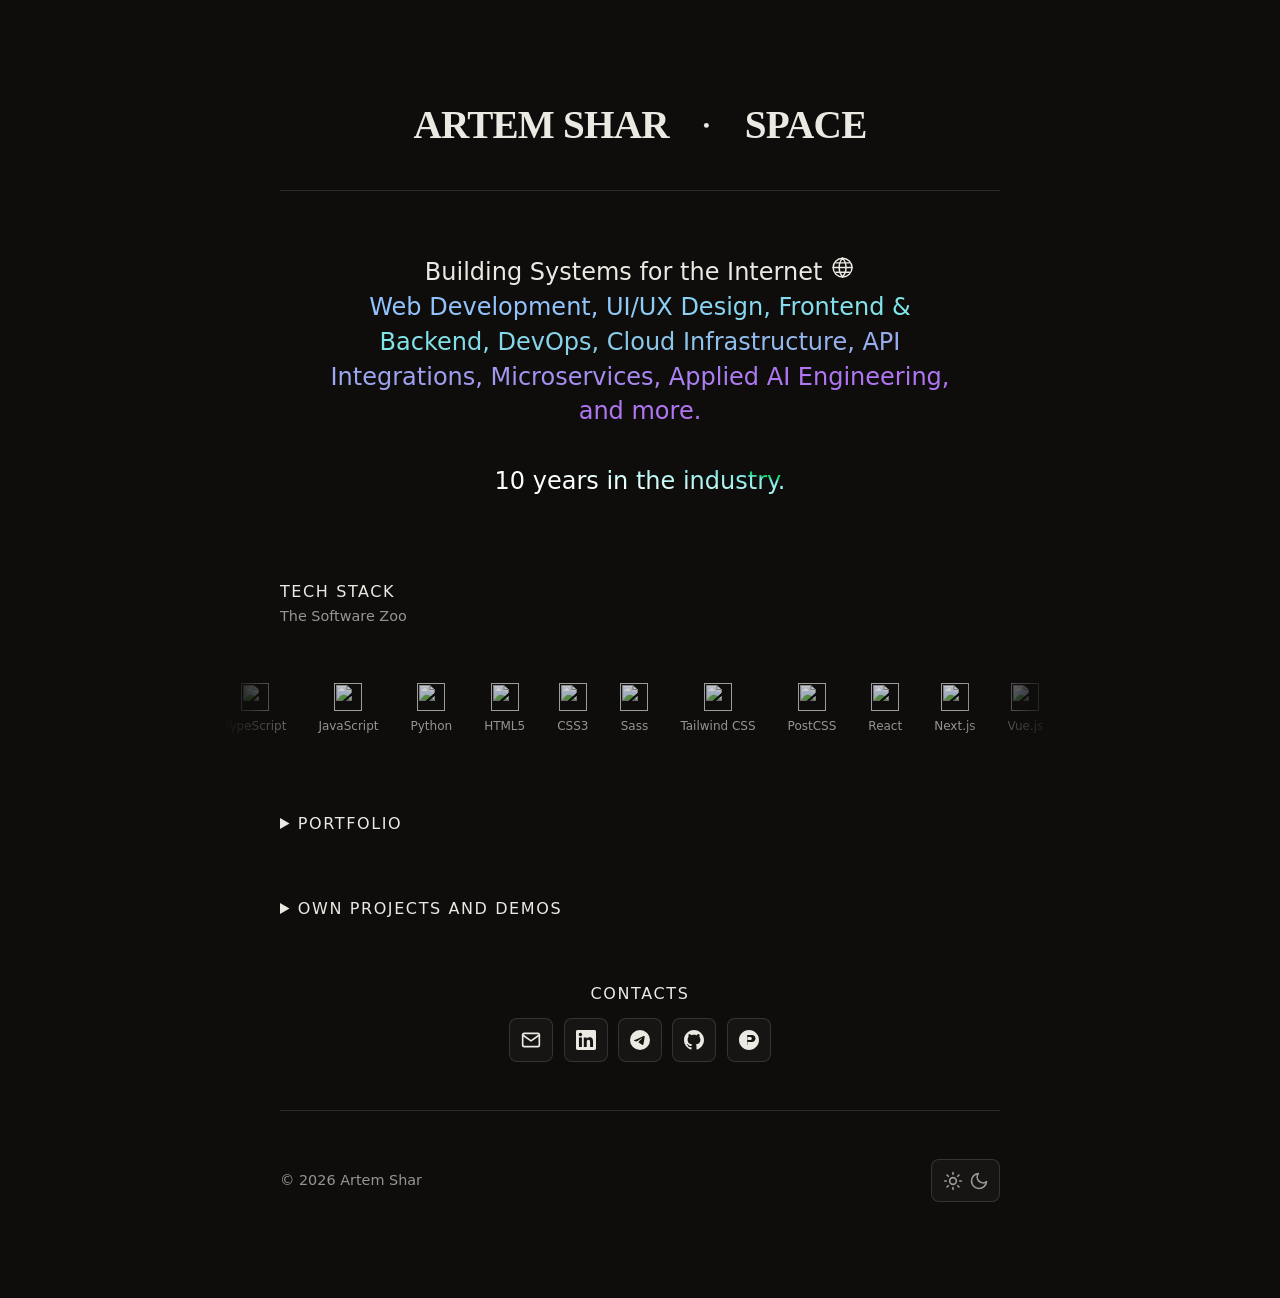
==== commit 912858a4: "Update print statement from 'Hello' to 'Goodbye'" ====
--- a/index.html
+++ b/index.html
@@ -52,190 +52,10 @@
             </div>
           </section>
 
-          <section id="contact" aria-labelledby="contact-heading" style="text-align: center;">
-            <h2 id="contact-heading" class="section-title">Contacts</h2>
-            <ul class="contact-list">
-              <li>
-                <a href="mailto:artem.ude@gmail.com" rel="me" target="_blank" title="artem.ude@gmail.com">
-                  <span class="visually-hidden">Email</span>
-                  <svg viewBox="0 0 24 24" width="20" height="20" aria-hidden="true">
-                    <use href="icons/sprite.svg#email"></use>
-                  </svg>
-                </a>
-              </li>
-              <li>
-                <a href="https://www.linkedin.com/in/artemshar" rel="me noreferrer" target="_blank" title="@artemshar on LinkedIn">
-                  <span class="visually-hidden">LinkedIn</span>
-                  <svg viewBox="0 0 24 24" width="20" height="20" aria-hidden="true">
-                    <use href="icons/sprite.svg#linkedin"></use>
-                  </svg>
-                </a>
-              </li>
-              <li>
-                <a href="https://t.me/artemshar" rel="me noreferrer" target="_blank" title="Telegram: t.me/artemshar">
-                  <span class="visually-hidden">Telegram</span>
-                  <svg viewBox="0 0 24 24" width="20" height="20" aria-hidden="true">
-                    <use href="icons/sprite.svg#telegram"></use>
-                  </svg>
-                </a>
-              </li>
-              <li>
-                <a href="https://github.com/artemshar" rel="me noreferrer" target="_blank" title="@artemshar on GitHub">
-                  <span class="visually-hidden">GitHub</span>
-                  <svg viewBox="0 0 24 24" width="20" height="20" aria-hidden="true">
-                    <use href="icons/sprite.svg#github"></use>
-                  </svg>
-                </a>
-              </li>
-              <li>
-                <a href="https://www.producthunt.com/@artemshar" rel="me noreferrer" target="_blank" title="@artemshar on Product Hunt">
-                  <span class="visually-hidden">Product Hunt</span>
-                  <svg viewBox="0 0 24 24" width="20" height="20" aria-hidden="true">
-                    <use href="icons/sprite.svg#producthunt"></use>
-                  </svg>
-                </a>
-              </li>
-            </ul>
-          </section>
-
-          <details id="experience" aria-labelledby="experience-heading">
-            <summary>
-              <h2 id="experience-heading" class="section-title">Experience</h2>
-            </summary>
-            <div>
-              <p class="section-subtitle">Employments, contracts, self-employment</p>
-            </div>
-            <nav aria-label="Experience">
-              <ul class="experience-list">
-                <li class="experience-item">
-                  <p class="experience-item__title"><strong>artemshar.space</strong> — Full&#8209;Stack JS/TS Developer, Solutions Architect, Product Designer</p>
-                  <p class="experience-item__period">2023 - Present</p>
-                  <p class="experience-item__description">Independent B2B contractor delivering production&#8209;grade web applications and services end&#8209;to&#8209;end, from product discovery, high level UX/UI design to scalable frontend and backend architecture.</p>
-                </li>
-                <li class="experience-item">
-                  <p class="experience-item__title"><strong>Lexicon Labs AI</strong> — Full&#8209;Stack JS/TS Developer</p>
-                  <p class="experience-item__period">2025</p>
-                  <p class="experience-item__description">Led improvements of the Aleslim nutrition platform and marketing tools, delivered a redesigned frontend with new product features: handle key user flows, food composition analysis results from photos, user profile statistics, Lottie animations, PostHog analytics integration and A/B testing setup.</p>
-                </li>
-                <li class="experience-item">
-                  <p class="experience-item__title"><strong>Nocodered</strong> — Full&#8209;Stack JS/TS Developer</p>
-                  <p class="experience-item__period">2024 - 2025</p>
-                  <p class="experience-item__description">Led the development of several web studio projects, web&#8209;apps and services across full&#8209;stack, backend, DevOps, and UI/UX, driving architectural improvements, API integrations, Telegram bot development, and internal workflow setup and documentation.</p>
-                </li>
-                <li class="experience-item">
-                  <p class="experience-item__title"><strong>[Gaming platform]</strong> — Game, JavaScript Developer</p>
-                  <p class="experience-item__period">2023</p>
-                  <p class="experience-item__description">Delivered and iterated on features within a regulated gaming platform, maintaining game UI, developing shared control interfaces, and improving admin panel UX.</p>
-                </li>
-                <li class="experience-item">
-                  <p class="experience-item__title"><strong>Oken Technologies, Inc</strong> — Front&#8209;End Web Developer</p>
-                  <p class="experience-item__period">2022</p>
-                  <p class="experience-item__description">Contributed to the MVP of a Chrome extension focused on productivity via eye movement analysis, implementing features, analytics, UI improvements, and real&#8209;time communication via WebSockets.</p>
-                </li>
-                <li class="experience-item">
-                  <p class="experience-item__title"><strong>Clay - UI/UX Design Agency</strong> — Front&#8209;End Developer</p>
-                  <p class="experience-item__period">2021 - 2022</p>
-                  <p class="experience-item__description">Core contributor to high&#8209;profile client (Reyes Holdings) project, building scalable React components, implementing advanced animations, improving accessibility, and maintaining an internal Storybook system.</p>
-                </li>
-                <li class="experience-item">
-                  <p class="experience-item__title"><strong>Unicorn Platform</strong> — Front&#8209;End / Full&#8209;Stack Developer</p>
-                  <p class="experience-item__period">2020 - 2021</p>
-                  <p class="experience-item__description">Shipped product features for a no&#8209;code website builder used by startups and businesses, contributing across frontend and backend in close collaboration with the founder.</p>
-                </li>
-                <li class="experience-item">
-                  <p class="experience-item__title"><strong>Emergn</strong> — Front&#8209;End Developer</p>
-                  <p class="experience-item__period">2018 - 2020</p>
-                  <p class="experience-item__description">Delivered enterprise&#8209;grade frontend solutions for clients in travel, retail, and finance from US and Europe, including new UI development, legacy system modernization, and architectural improvements.</p>
-                </li>
-                <li class="experience-item">
-                  <p class="experience-item__title"><strong>[Gaming platform]</strong> — JavaScript, Pixi.js Game Developer</p>
-                  <p class="experience-item__period">2017 - 2018</p>
-                  <p class="experience-item__description">Developed 2D game interfaces and animations with Pixi.js, built a Telegram bot integrated with Google Sheets, and supported small&#8209;scale client web projects.</p>
-                </li>
-                <li class="experience-item">
-                  <p class="experience-item__title"><strong>Grand Capital Ltd</strong> — Front&#8209;End Developer</p>
-                  <p class="experience-item__period">2016 - 2017</p>
-                  <p class="experience-item__description">Started career building email templates and improving internal web products, including trading terminal UI, using HTML, SCSS, JavaScript, and AngularJS.</p>
-                </li>
-              </ul>
-            </nav>
-
-          </details>
-
-          <details id="projects" aria-labelledby="projects-heading">
-            <summary>
-              <h2 id="projects-heading" class="section-title">Own projects and demos</h2>
-            </summary>
-            <div>
-              <p class="section-subtitle">Built from curiosity, a passion for product development, and a drive to create something useful for others. Many ideas and projects I want to work on are still either unfinished or not yet started. This section is not a polished storefront showcase — it's more of a laboratory of experiments, prototypes, and ideas in progress.</p>
-            </div>
-            <nav aria-label="Projects">
-              <ul class="projects-grid">
-                <li>
-                  <a class="project-card" href="/tradeoffs.html" rel="noreferrer">
-                    <svg class="project-card__icon" viewBox="0 0 48 48" aria-hidden="true">
-                      <circle cx="24" cy="24" r="18" fill="none" stroke="currentColor" stroke-width="2"></circle>
-                      <path d="M12 24h24M24 12v24" fill="none" stroke="currentColor" stroke-width="2"></path>
-                      <circle cx="24" cy="24" r="4" fill="currentColor"></circle>
-                    </svg>
-                    <span class="project-card__title">Trade&#8209;offs calculator</span>
-                    <span class="project-card__description">Interactive project trade&#8209;off knobs: quality, speed, and low cost. For your clients.</span>
-                  </a>
-                </li>
-                <li>
-                  <a class="project-card" href="https://artemshar.github.io/awesome-ai/" target="_blank" rel="noreferrer">
-                    <svg class="project-card__icon" viewBox="0 0 48 48" aria-hidden="true">
-                      <polygon points="24,7 30,18 42,19 33,28 35,40 24,34 13,40 15,28 6,19 18,18" fill="none" stroke="currentColor" stroke-width="2"></polygon>
-                      <circle cx="24" cy="24" r="3" fill="currentColor"></circle>
-                    </svg>
-                    <span class="project-card__title">Awesome AI Showcase</span>
-                    <span class="project-card__description">Curated gallery of practical AI projects, tools, and use cases worth exploring.</span>
-                  </a>
-                </li>
-                <li>
-                  <a class="project-card" href="https://vocaboard.com/app/student/vocabulary" target="_blank" rel="noreferrer">
-                    <svg class="project-card__icon" viewBox="0 0 48 48" aria-hidden="true">
-                      <rect x="8" y="8" width="32" height="32" rx="10" fill="none" stroke="currentColor" stroke-width="2"></rect>
-                      <circle cx="20" cy="18" r="2.5" fill="currentColor"></circle>
-                      <circle cx="28" cy="18" r="2.5" fill="currentColor"></circle>
-                    </svg>
-                    <span class="project-card__title">Vocaboard.com</span>
-                    <span class="project-card__description">Language learning workspace (freezed).</span>
-                  </a>
-                </li>
-                <li>
-                  <a class="project-card" href="https://artemshar.github.io/keepdev" target="_blank" rel="noreferrer">
-                    <svg class="project-card__icon" viewBox="0 0 48 48" aria-hidden="true">
-                      <path d="M8 32c8-2 14-6 21-12" fill="none" stroke="currentColor" stroke-width="2.4" stroke-linecap="round"></path>
-                      <path d="M12 36c9-2 16-6 24-13" fill="none" stroke="currentColor" stroke-width="1.8" stroke-linecap="round"></path>
-                      <path d="M17 40c8-1 15-4 22-10" fill="none" stroke="currentColor" stroke-width="1.4" stroke-linecap="round"></path>
-                      <circle cx="36" cy="14" r="5" fill="currentColor"></circle>
-                      <path d="M36 6l1.3 2.7L40 10l-2.7 1.3L36 14l-1.3-2.7L32 10l2.7-1.3z" fill="none" stroke="currentColor" stroke-width="1.6" stroke-linejoin="round"></path>
-                    </svg>
-                    <span class="project-card__title">Keepdev - Tech. Blog</span>
-                    <span class="project-card__description">Notes and articles on engineering decisions, frontend craft, and product trade&#8209;offs. Built with Astro framework.</span>
-                  </a>
-                </li>
-                <li>
-                  <a class="project-card" href="https://www.trka.run/pace-calculator" target="_blank" rel="noreferrer">
-                    <svg class="project-card__icon" viewBox="0 0 48 48" aria-hidden="true">
-                      <circle cx="24" cy="24" r="15" fill="none" stroke="currentColor" stroke-width="2"></circle>
-                      <path d="M24 24l9-7" fill="none" stroke="currentColor" stroke-width="2.5" stroke-linecap="round"></path>
-                      <path d="M24 24l-4 10" fill="none" stroke="currentColor" stroke-width="2.5" stroke-linecap="round"></path>
-                      <circle cx="24" cy="24" r="2.8" fill="currentColor"></circle>
-                    </svg>
-                    <span class="project-card__title">Trka.run - Pace calculator</span>
-                    <span class="project-card__description">Calculate your pace based on your distance and time.</span>
-                  </a>
-                </li>
-              </ul>
-            </nav>
-          </details>
-
-          <section id="stack" aria-labelledby="stack-heading">
+                    <section id="stack" aria-labelledby="stack-heading">
             <h2 id="stack-heading" class="section-title">Tech stack</h2>
             <div>
-              <p class="section-subtitle">Technologies I used and have experience with.</p>
+              <p class="section-subtitle">The Software Zoo</p>
             </div>
             <div class="ticker-wrapper" aria-label="Tech stack">
               <div class="ticker notranslate" translate="no">
@@ -334,6 +154,191 @@
               </div>
             </div>
           </section>
+
+          <details id="experience" aria-labelledby="experience-heading">
+            <summary>
+              <h2 id="experience-heading" class="section-title">Portfolio</h2>
+            </summary>
+            <div>
+              <p class="section-subtitle">Employments, contracts, self-employment</p>
+            </div>
+            <nav aria-label="Experience">
+              <ul class="experience-list">
+                <li class="experience-item">
+                  <p class="experience-item__title"><strong>artemshar.space</strong> — Full&#8209;Stack JS/TS Developer, Solutions Architect, Product Designer</p>
+                  <p class="experience-item__period">2023 — Present</p>
+                  <p class="experience-item__description">Independent B2B contractor delivering production&#8209;grade web applications and services end&#8209;to&#8209;end, from product discovery, high level UX/UI design to scalable Frontend and Backend architecture.</p>
+                </li>
+                <li class="experience-item">
+                  <p class="experience-item__title"><strong>[NDA]</strong> — Full&#8209;Stack Developer / Solutions Architect</p>
+                  <p class="experience-item__period">2026</p>
+                  <p class="experience-item__description">Designed and developed a custom hospitality booking automation platform from scratch, including a public website, online booking system, mini-PMS, and RBAC-enabled CMS. Led technical architecture, business requirements analysis, and vendor selection, covering custom development vs. off-the-shelf solutions. Implemented payment gateways (Stripe, PayTabs), ancillary service and event ticket sales, i18n, technical SEO, and email/Telegram notifications. Provisioned cloud infrastructure, established CI/CD, and led production migration and technical handover, including deployment, DNS/SSL, third-party integrations, and repository and access transfer.</p>
+                </li>
+                <li class="experience-item">
+                  <p class="experience-item__title"><strong>Lexicon Labs AI</strong> — Full&#8209;Stack JS/TS Developer</p>
+                  <p class="experience-item__period">2025</p>
+                  <p class="experience-item__description">Led improvements of the Aleslim nutrition platform and marketing tools, delivered a redesigned frontend with new product features: handle key user flows, food composition analysis results from photos, user profile statistics, Lottie animations, PostHog analytics integration and A/B testing setup.</p>
+                </li>
+                <li class="experience-item">
+                  <p class="experience-item__title"><strong>Nocodered</strong> — Full&#8209;Stack JS/TS Developer</p>
+                  <p class="experience-item__period">2024 - 2025</p>
+                  <p class="experience-item__description">Led the development of several web studio projects, web&#8209;apps and services across full&#8209;stack, backend, DevOps, and UI/UX, driving architectural improvements, API integrations, Telegram bot development, and internal workflow setup and documentation.</p>
+                </li>
+                <li class="experience-item">
+                  <p class="experience-item__title"><strong>[Gaming platform]</strong> — Game, JavaScript Developer</p>
+                  <p class="experience-item__period">2023</p>
+                  <p class="experience-item__description">Delivered and iterated on features within a regulated gaming platform, maintaining game UI, developing shared control interfaces, and improving admin panel UX.</p>
+                </li>
+                <li class="experience-item">
+                  <p class="experience-item__title"><strong>Oken Technologies, Inc</strong> — Front&#8209;End Web Developer</p>
+                  <p class="experience-item__period">2022</p>
+                  <p class="experience-item__description">Contributed to the MVP of a Chrome extension focused on productivity via eye movement analysis, implementing features, analytics, UI improvements, and real&#8209;time communication via WebSockets.</p>
+                </li>
+                <li class="experience-item">
+                  <p class="experience-item__title"><strong>Clay - UI/UX Design Agency</strong> — Front&#8209;End Developer</p>
+                  <p class="experience-item__period">2021 - 2022</p>
+                  <p class="experience-item__description">Core contributor to high&#8209;profile client (Reyes Holdings) project, building scalable React components, implementing advanced animations, improving accessibility, and maintaining an internal Storybook system.</p>
+                </li>
+                <li class="experience-item">
+                  <p class="experience-item__title"><strong>Unicorn Platform</strong> — Front&#8209;End / Full&#8209;Stack Developer</p>
+                  <p class="experience-item__period">2020 - 2021</p>
+                  <p class="experience-item__description">Shipped product features for a no&#8209;code website builder used by startups and businesses, contributing across frontend and backend in close collaboration with the founder.</p>
+                </li>
+                <li class="experience-item">
+                  <p class="experience-item__title"><strong>Emergn</strong> — Front&#8209;End Developer</p>
+                  <p class="experience-item__period">2018 - 2020</p>
+                  <p class="experience-item__description">Delivered enterprise&#8209;grade frontend solutions for clients in travel, retail, and finance from US and Europe, including new UI development, legacy system modernization, and architectural improvements.</p>
+                </li>
+                <li class="experience-item">
+                  <p class="experience-item__title"><strong>[Gaming platform]</strong> — JavaScript, Pixi.js Game Developer</p>
+                  <p class="experience-item__period">2017 - 2018</p>
+                  <p class="experience-item__description">Developed 2D game interfaces and animations with Pixi.js, built a Telegram bot integrated with Google Sheets, and supported small&#8209;scale client web projects.</p>
+                </li>
+                <li class="experience-item">
+                  <p class="experience-item__title"><strong>Grand Capital Ltd</strong> — Front&#8209;End Developer</p>
+                  <p class="experience-item__period">2016 - 2017</p>
+                  <p class="experience-item__description">Started career building email templates and improving internal web products, including trading terminal UI, using HTML, SCSS, JavaScript, and AngularJS.</p>
+                </li>
+              </ul>
+            </nav>
+          </details>
+
+          
+          <details id="projects" aria-labelledby="projects-heading">
+            <summary>
+              <h2 id="projects-heading" class="section-title">Own projects and demos</h2>
+            </summary>
+            <div>
+              <p class="section-subtitle">Built from curiosity, a passion for product development, and a drive to create something useful for others. Many ideas and projects I want to work on are still either unfinished or not yet started. This section is not a polished storefront showcase — it's more of a laboratory of experiments, prototypes, and ideas in progress.</p>
+            </div>
+            <nav aria-label="Projects">
+              <ul class="projects-grid">
+                <li>
+                  <a class="project-card" href="/tradeoffs.html" rel="noreferrer">
+                    <svg class="project-card__icon" viewBox="0 0 48 48" aria-hidden="true">
+                      <circle cx="24" cy="24" r="18" fill="none" stroke="currentColor" stroke-width="2"></circle>
+                      <path d="M12 24h24M24 12v24" fill="none" stroke="currentColor" stroke-width="2"></path>
+                      <circle cx="24" cy="24" r="4" fill="currentColor"></circle>
+                    </svg>
+                    <span class="project-card__title">Trade&#8209;offs calculator</span>
+                    <span class="project-card__description">Interactive project trade&#8209;off knobs: quality, speed, and low cost. For your clients.</span>
+                  </a>
+                </li>
+                <li>
+                  <a class="project-card" href="https://artemshar.github.io/awesome-ai/" target="_blank" rel="noreferrer">
+                    <svg class="project-card__icon" viewBox="0 0 48 48" aria-hidden="true">
+                      <polygon points="24,7 30,18 42,19 33,28 35,40 24,34 13,40 15,28 6,19 18,18" fill="none" stroke="currentColor" stroke-width="2"></polygon>
+                      <circle cx="24" cy="24" r="3" fill="currentColor"></circle>
+                    </svg>
+                    <span class="project-card__title">Awesome AI Showcase</span>
+                    <span class="project-card__description">Curated gallery of practical AI projects, tools, and use cases worth exploring.</span>
+                  </a>
+                </li>
+                <li>
+                  <a class="project-card" href="https://vocaboard.com/app/student/vocabulary" target="_blank" rel="noreferrer">
+                    <svg class="project-card__icon" viewBox="0 0 48 48" aria-hidden="true">
+                      <rect x="8" y="8" width="32" height="32" rx="10" fill="none" stroke="currentColor" stroke-width="2"></rect>
+                      <circle cx="20" cy="18" r="2.5" fill="currentColor"></circle>
+                      <circle cx="28" cy="18" r="2.5" fill="currentColor"></circle>
+                    </svg>
+                    <span class="project-card__title">Vocaboard.com</span>
+                    <span class="project-card__description">Language learning workspace (freezed).</span>
+                  </a>
+                </li>
+                <li>
+                  <a class="project-card" href="https://artemshar.github.io/keepdev" target="_blank" rel="noreferrer">
+                    <svg class="project-card__icon" viewBox="0 0 48 48" aria-hidden="true">
+                      <path d="M8 32c8-2 14-6 21-12" fill="none" stroke="currentColor" stroke-width="2.4" stroke-linecap="round"></path>
+                      <path d="M12 36c9-2 16-6 24-13" fill="none" stroke="currentColor" stroke-width="1.8" stroke-linecap="round"></path>
+                      <path d="M17 40c8-1 15-4 22-10" fill="none" stroke="currentColor" stroke-width="1.4" stroke-linecap="round"></path>
+                      <circle cx="36" cy="14" r="5" fill="currentColor"></circle>
+                      <path d="M36 6l1.3 2.7L40 10l-2.7 1.3L36 14l-1.3-2.7L32 10l2.7-1.3z" fill="none" stroke="currentColor" stroke-width="1.6" stroke-linejoin="round"></path>
+                    </svg>
+                    <span class="project-card__title">Keepdev - Tech. Blog</span>
+                    <span class="project-card__description">Notes and articles on engineering decisions, frontend craft, and product trade&#8209;offs. Built with Astro framework.</span>
+                  </a>
+                </li>
+                <li>
+                  <a class="project-card" href="https://www.trka.run/pace-calculator" target="_blank" rel="noreferrer">
+                    <svg class="project-card__icon" viewBox="0 0 48 48" aria-hidden="true">
+                      <circle cx="24" cy="24" r="15" fill="none" stroke="currentColor" stroke-width="2"></circle>
+                      <path d="M24 24l9-7" fill="none" stroke="currentColor" stroke-width="2.5" stroke-linecap="round"></path>
+                      <path d="M24 24l-4 10" fill="none" stroke="currentColor" stroke-width="2.5" stroke-linecap="round"></path>
+                      <circle cx="24" cy="24" r="2.8" fill="currentColor"></circle>
+                    </svg>
+                    <span class="project-card__title">Trka.run - Pace calculator</span>
+                    <span class="project-card__description">Calculate your pace based on your distance and time.</span>
+                  </a>
+                </li>
+              </ul>
+            </nav>
+          </details>
+
+          <section id="contact" aria-labelledby="contact-heading" style="text-align: center;">
+            <h2 id="contact-heading" class="section-title">Contacts</h2>
+            <ul class="contact-list">
+              <li>
+                <a href="mailto:artem.ude@gmail.com" rel="me" target="_blank" title="artem.ude@gmail.com">
+                  <span class="visually-hidden">Email</span>
+                  <svg viewBox="0 0 24 24" width="20" height="20" aria-hidden="true">
+                    <use href="icons/sprite.svg#email"></use>
+                  </svg>
+                </a>
+              </li>
+              <li>
+                <a href="https://www.linkedin.com/in/artemshar" rel="me noreferrer" target="_blank" title="@artemshar on LinkedIn">
+                  <span class="visually-hidden">LinkedIn</span>
+                  <svg viewBox="0 0 24 24" width="20" height="20" aria-hidden="true">
+                    <use href="icons/sprite.svg#linkedin"></use>
+                  </svg>
+                </a>
+              </li>
+              <li>
+                <a href="https://t.me/artemshar" rel="me noreferrer" target="_blank" title="Telegram: t.me/artemshar">
+                  <span class="visually-hidden">Telegram</span>
+                  <svg viewBox="0 0 24 24" width="20" height="20" aria-hidden="true">
+                    <use href="icons/sprite.svg#telegram"></use>
+                  </svg>
+                </a>
+              </li>
+              <li>
+                <a href="https://github.com/artemshar" rel="me noreferrer" target="_blank" title="@artemshar on GitHub">
+                  <span class="visually-hidden">GitHub</span>
+                  <svg viewBox="0 0 24 24" width="20" height="20" aria-hidden="true">
+                    <use href="icons/sprite.svg#github"></use>
+                  </svg>
+                </a>
+              </li>
+              <li>
+                <a href="https://www.producthunt.com/@artemshar" rel="me noreferrer" target="_blank" title="@artemshar on Product Hunt">
+                  <span class="visually-hidden">Product Hunt</span>
+                  <svg viewBox="0 0 24 24" width="20" height="20" aria-hidden="true">
+                    <use href="icons/sprite.svg#producthunt"></use>
+                  </svg>
+                </a>
+              </li>
+            </ul>
+          </section>
         </main>
 
         <footer class="site-footer">
--- a/css/main.css
+++ b/css/main.css
@@ -714,30 +714,43 @@
 
   .ticker {
     display: flex;
+    user-select: none;
+  }
+
+  .ticker-track {
+    display: flex;
     gap: 2rem;
-    user-select: none;
-    width: max-content;
-  }
-
-  .ticker-track {
-    display: flex;
-    gap: 2rem;
     align-items: center;
     flex-shrink: 0;
-    animation: scroll 45s linear infinite;
-    will-change: transform;
+    padding-inline-end: 2rem;
+    animation: scroll 50s linear infinite;
+    -webkit-animation: scroll 50s linear infinite;
   }
 
   .ticker-wrapper:hover .ticker-track {
     animation-play-state: paused;
+    -webkit-animation-play-state: paused;
   }
 
   @keyframes scroll {
-    0% {
+    from {
       transform: translateX(0);
-    }
-    100% {
-      transform: translateX(calc(-100% - 2rem));
+      -webkit-transform: translateX(0);
+    }
+    to {
+      transform: translateX(-100%);
+      -webkit-transform: translateX(-100%);
+    }
+  }
+
+  @-webkit-keyframes scroll {
+    from {
+      -webkit-transform: translateX(0);
+      transform: translateX(0);
+    }
+    to {
+      -webkit-transform: translateX(-100%);
+      transform: translateX(-100%);
     }
   }
 
@@ -780,6 +793,7 @@
   @media (prefers-reduced-motion: reduce) {
     .ticker-track {
       animation: none;
+      -webkit-animation: none;
     }
     .ticker-item:hover img {
       transform: none;
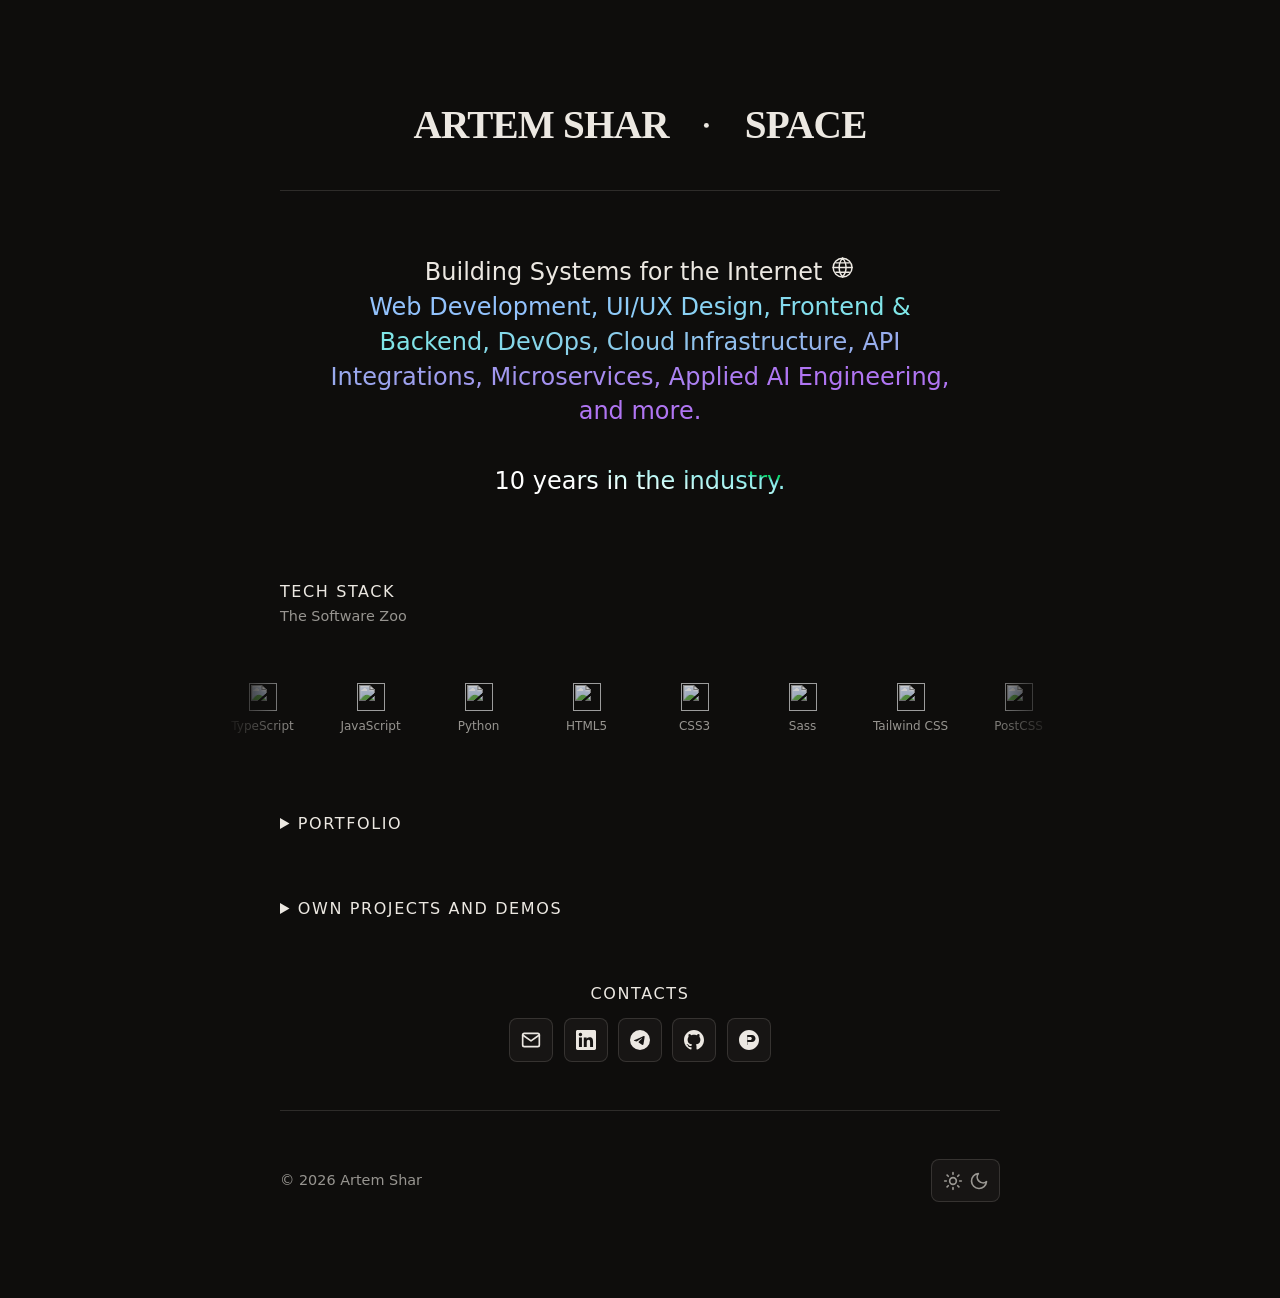
==== commit 6d950ae8: "Turn tech stack ticker into a swipeable bounce carousel Replace the CSS marquee with a scroll-snap c" ====
--- a/index.html
+++ b/index.html
@@ -57,8 +57,16 @@
             <div>
               <p class="section-subtitle">The Software Zoo</p>
             </div>
-            <div class="ticker-wrapper" aria-label="Tech stack">
-              <div class="ticker notranslate" translate="no">
+            <div class="ticker-wrapper">
+              <div
+                class="ticker notranslate"
+                data-ticker
+                translate="no"
+                tabindex="0"
+                role="region"
+                aria-roledescription="carousel"
+                aria-label="Tech stack"
+              >
                 <div class="ticker-track">
                   <div class="ticker-item"><img src="https://icon.icepanel.io/Technology/svg/TypeScript.svg" alt="" loading="lazy" width="24" height="24"><span>TypeScript</span></div>
                   <div class="ticker-item"><img src="https://icon.icepanel.io/Technology/svg/JavaScript.svg" alt="" loading="lazy" width="24" height="24"><span>JavaScript</span></div>
@@ -105,52 +113,6 @@
                   <div class="ticker-item"><img src="https://icon.icepanel.io/Technology/svg/Figma.svg" alt="" loading="lazy" width="24" height="24"><span>Figma</span></div>
                   <div class="ticker-item"><img src="https://icon.icepanel.io/Technology/png-shadow-512/Inkscape-.png" alt="" loading="lazy" width="24" height="24"><span>Inkscape</span></div>
                 </div>
-                <div class="ticker-track" aria-hidden="true">
-                  <div class="ticker-item"><img src="https://icon.icepanel.io/Technology/svg/TypeScript.svg" alt="" loading="lazy" width="24" height="24"><span>TypeScript</span></div>
-                  <div class="ticker-item"><img src="https://icon.icepanel.io/Technology/svg/JavaScript.svg" alt="" loading="lazy" width="24" height="24"><span>JavaScript</span></div>
-                  <div class="ticker-item"><img src="https://icon.icepanel.io/Technology/svg/Python.svg" alt="" loading="lazy" width="24" height="24"><span>Python</span></div>
-                  <div class="ticker-item"><img src="https://icon.icepanel.io/Technology/svg/HTML5.svg" alt="" loading="lazy" width="24" height="24"><span>HTML5</span></div>
-                  <div class="ticker-item"><img src="https://icon.icepanel.io/Technology/svg/CSS3.svg" alt="" loading="lazy" width="24" height="24"><span>CSS3</span></div>
-                  <div class="ticker-item"><img src="https://icon.icepanel.io/Technology/svg/Sass.svg" alt="" loading="lazy" width="24" height="24"><span>Sass</span></div>
-                  <div class="ticker-item"><img src="https://icon.icepanel.io/Technology/svg/Tailwind-CSS.svg" alt="" loading="lazy" width="24" height="24"><span>Tailwind CSS</span></div>
-                  <div class="ticker-item"><img src="https://icon.icepanel.io/Technology/svg/PostCSS.svg" alt="" loading="lazy" width="24" height="24"><span>PostCSS</span></div>
-                  <div class="ticker-item"><img src="https://icon.icepanel.io/Technology/svg/React.svg" alt="" loading="lazy" width="24" height="24"><span>React</span></div>
-                  <div class="ticker-item"><img src="https://icon.icepanel.io/Technology/svg/Next.js.svg" alt="" loading="lazy" width="24" height="24"><span>Next.js</span></div>
-                  <div class="ticker-item"><img src="https://icon.icepanel.io/Technology/svg/Vue.js.svg" alt="" loading="lazy" width="24" height="24"><span>Vue.js</span></div>
-                  <div class="ticker-item"><img src="https://icon.icepanel.io/Technology/svg/Astro.svg" alt="" loading="lazy" width="24" height="24"><span>Astro</span></div>
-                  <div class="ticker-item"><img src="https://icon.icepanel.io/Technology/svg/Redux.svg" alt="" loading="lazy" width="24" height="24"><span>Redux</span></div>
-                  <div class="ticker-item"><img src="https://icon.icepanel.io/Technology/svg/Material-UI.svg" alt="" loading="lazy" width="24" height="24"><span>Material UI</span></div>
-                  <div class="ticker-item"><img src="https://icon.icepanel.io/Technology/svg/Ant-Design.svg" alt="" loading="lazy" width="24" height="24"><span>Ant Design</span></div>
-                  <div class="ticker-item"><img src="https://icon.icepanel.io/Technology/svg/Node.js.svg" alt="" loading="lazy" width="24" height="24"><span>Node.js</span></div>
-                  <div class="ticker-item"><img src="https://icon.icepanel.io/Technology/svg/Express.svg" alt="" loading="lazy" width="24" height="24"><span>Express</span></div>
-                  <div class="ticker-item"><img src="https://icon.icepanel.io/Technology/svg/Nest.js.svg" alt="" loading="lazy" width="24" height="24"><span>NestJS</span></div>
-                  <div class="ticker-item"><img src="https://icon.icepanel.io/Technology/svg/Django.svg" alt="" loading="lazy" width="24" height="24"><span>Django</span></div>
-                  <div class="ticker-item"><img src="https://icon.icepanel.io/Technology/svg/Socket.io.svg" alt="" loading="lazy" width="24" height="24"><span>Socket.io</span></div>
-                  <div class="ticker-item"><img src="https://icon.icepanel.io/Technology/svg/PostgresSQL.svg" alt="" loading="lazy" width="24" height="24"><span>PostgreSQL</span></div>
-                  <div class="ticker-item"><img src="https://icon.icepanel.io/Technology/svg/MongoDB.svg" alt="" loading="lazy" width="24" height="24"><span>MongoDB</span></div>
-                  <div class="ticker-item"><img src="https://icon.icepanel.io/Technology/svg/SQLite.svg" alt="" loading="lazy" width="24" height="24"><span>SQLite</span></div>
-                  <div class="ticker-item"><img src="https://icon.icepanel.io/Technology/svg/Vite.js.svg" alt="" loading="lazy" width="24" height="24"><span>Vite.js</span></div>
-                  <div class="ticker-item"><img src="https://icon.icepanel.io/Technology/svg/Webpack.svg" alt="" loading="lazy" width="24" height="24"><span>Webpack</span></div>
-                  <div class="ticker-item"><img src="https://icon.icepanel.io/Technology/svg/Gulp.js.svg" alt="" loading="lazy" width="24" height="24"><span>Gulp.js</span></div>
-                  <div class="ticker-item"><img src="https://icon.icepanel.io/Technology/svg/Grunt.js.svg" alt="" loading="lazy" width="24" height="24"><span>Grunt.js</span></div>
-                  <div class="ticker-item"><img src="https://icon.icepanel.io/Technology/svg/Bun.svg" alt="" loading="lazy" width="24" height="24"><span>Bun</span></div>
-                  <div class="ticker-item"><img src="https://icon.icepanel.io/Technology/svg/Jest.svg" alt="" loading="lazy" width="24" height="24"><span>Jest</span></div>
-                  <div class="ticker-item"><img src="https://icon.icepanel.io/Technology/svg/Playwrite.svg" alt="" loading="lazy" width="24" height="24"><span>Playwright</span></div>
-                  <div class="ticker-item"><img src="https://icon.icepanel.io/Technology/svg/Postman.svg" alt="" loading="lazy" width="24" height="24"><span>Postman</span></div>
-                  <div class="ticker-item"><img src="https://icon.icepanel.io/Technology/svg/Docker.svg" alt="" loading="lazy" width="24" height="24"><span>Docker</span></div>
-                  <div class="ticker-item"><img src="https://icon.icepanel.io/Technology/svg/NGINX.svg" alt="" loading="lazy" width="24" height="24"><span>NGINX</span></div>
-                  <div class="ticker-item"><img src="https://icon.icepanel.io/Technology/svg/Linux.svg" alt="" loading="lazy" width="24" height="24"><span>Linux</span></div>
-                  <div class="ticker-item"><img src="https://icon.icepanel.io/Technology/svg/Ubuntu.svg" alt="" loading="lazy" width="24" height="24"><span>Ubuntu</span></div>
-                  <div class="ticker-item"><img src="https://icon.icepanel.io/Technology/svg/Digital-Ocean.svg" alt="" loading="lazy" width="24" height="24"><span>DigitalOcean</span></div>
-                  <div class="ticker-item"><img src="https://icon.icepanel.io/Technology/svg/GitHub-Actions.svg" alt="" loading="lazy" width="24" height="24"><span>GitHub Actions</span></div>
-                  <div class="ticker-item"><img src="https://icon.icepanel.io/Technology/svg/Git.svg" alt="" loading="lazy" width="24" height="24"><span>Git</span></div>
-                  <div class="ticker-item"><img src="https://icon.icepanel.io/Technology/svg/GitHub.svg" alt="" loading="lazy" width="24" height="24"><span>GitHub</span></div>
-                  <div class="ticker-item"><img src="https://icon.icepanel.io/Technology/svg/GitLab.svg" alt="" loading="lazy" width="24" height="24"><span>GitLab</span></div>
-                  <div class="ticker-item"><img src="https://icon.icepanel.io/Technology/svg/Jira.svg" alt="" loading="lazy" width="24" height="24"><span>Jira</span></div>
-                  <div class="ticker-item"><img src="https://icon.icepanel.io/Technology/svg/Slack.svg" alt="" loading="lazy" width="24" height="24"><span>Slack</span></div>
-                  <div class="ticker-item"><img src="https://icon.icepanel.io/Technology/svg/Figma.svg" alt="" loading="lazy" width="24" height="24"><span>Figma</span></div>
-                  <div class="ticker-item"><img src="https://icon.icepanel.io/Technology/png-shadow-512/Inkscape-.png" alt="" loading="lazy" width="24" height="24"><span>Inkscape</span></div>
-                </div>
               </div>
             </div>
           </section>
@@ -165,12 +127,12 @@
             <nav aria-label="Experience">
               <ul class="experience-list">
                 <li class="experience-item">
-                  <p class="experience-item__title"><strong>artemshar.space</strong> — Full&#8209;Stack JS/TS Developer, Solutions Architect, Product Designer</p>
+                  <p class="experience-item__title"><strong>artemshar.space</strong> — Full&#8209;Stack JS/TS Developer, Product Engineer, Solutions Architect</p>
                   <p class="experience-item__period">2023 — Present</p>
                   <p class="experience-item__description">Independent B2B contractor delivering production&#8209;grade web applications and services end&#8209;to&#8209;end, from product discovery, high level UX/UI design to scalable Frontend and Backend architecture.</p>
                 </li>
                 <li class="experience-item">
-                  <p class="experience-item__title"><strong>[NDA]</strong> — Full&#8209;Stack Developer / Solutions Architect</p>
+                  <p class="experience-item__title"><strong>LAKO COMPANY DOO</strong> — Full&#8209;Stack Developer / Solutions Architect</p>
                   <p class="experience-item__period">2026</p>
                   <p class="experience-item__description">Designed and developed a custom hospitality booking automation platform from scratch, including a public website, online booking system, mini-PMS, and RBAC-enabled CMS. Led technical architecture, business requirements analysis, and vendor selection, covering custom development vs. off-the-shelf solutions. Implemented payment gateways (Stripe, PayTabs), ancillary service and event ticket sales, i18n, technical SEO, and email/Telegram notifications. Provisioned cloud infrastructure, established CI/CD, and led production migration and technical handover, including deployment, DNS/SSL, third-party integrations, and repository and access transfer.</p>
                 </li>
@@ -367,5 +329,6 @@
       document.getElementById("y").textContent = new Date().getFullYear();
     </script>
     <script src="js/theme.js" defer></script>
+    <script src="js/ticker.js" defer></script>
   </body>
 </html>
--- a/css/main.css
+++ b/css/main.css
@@ -685,7 +685,6 @@
   }
 
   .ticker-wrapper {
-    overflow: hidden;
     margin-block-start: var(--space-lg);
     margin-inline: calc(var(--space-lg) * -2);
     padding-block: var(--space-lg);
@@ -697,7 +696,7 @@
     content: '';
     position: absolute;
     inset-block: 0;
-    inline-size: 6rem;
+    inline-size: 4.5rem;
     z-index: 1;
     pointer-events: none;
   }
@@ -714,7 +713,34 @@
 
   .ticker {
     display: flex;
+    overflow-x: auto;
+    overflow-y: hidden;
+    overscroll-behavior-x: contain;
+    scroll-snap-type: x mandatory;
+    -webkit-overflow-scrolling: touch;
+    touch-action: pan-x;
+    cursor: grab;
     user-select: none;
+    scrollbar-width: none;
+    -ms-overflow-style: none;
+    padding-inline: var(--space-lg);
+  }
+
+  .ticker.is-animating {
+    scroll-snap-type: none;
+  }
+
+  .ticker::-webkit-scrollbar {
+    display: none;
+  }
+
+  .ticker:active {
+    cursor: grabbing;
+  }
+
+  .ticker:focus-visible {
+    outline: 2px solid var(--accent);
+    outline-offset: 4px;
   }
 
   .ticker-track {
@@ -722,36 +748,8 @@
     gap: 2rem;
     align-items: center;
     flex-shrink: 0;
+    min-inline-size: max-content;
     padding-inline-end: 2rem;
-    animation: scroll 50s linear infinite;
-    -webkit-animation: scroll 50s linear infinite;
-  }
-
-  .ticker-wrapper:hover .ticker-track {
-    animation-play-state: paused;
-    -webkit-animation-play-state: paused;
-  }
-
-  @keyframes scroll {
-    from {
-      transform: translateX(0);
-      -webkit-transform: translateX(0);
-    }
-    to {
-      transform: translateX(-100%);
-      -webkit-transform: translateX(-100%);
-    }
-  }
-
-  @-webkit-keyframes scroll {
-    from {
-      -webkit-transform: translateX(0);
-      transform: translateX(0);
-    }
-    to {
-      -webkit-transform: translateX(-100%);
-      transform: translateX(-100%);
-    }
   }
 
   .ticker-item {
@@ -762,6 +760,8 @@
     gap: 0.4rem;
     flex-shrink: 0;
     text-align: center;
+    scroll-snap-align: start;
+    min-inline-size: 4.25rem;
   }
 
   .ticker-item img {
@@ -771,6 +771,7 @@
     opacity: 0.8;
     transition: opacity var(--duration) var(--ease-out), filter var(--duration) var(--ease-out), transform var(--duration) var(--ease-out);
     filter: grayscale(0.2);
+    pointer-events: none;
   }
 
   .ticker-item:hover img {
@@ -791,16 +792,15 @@
   }
 
   @media (prefers-reduced-motion: reduce) {
-    .ticker-track {
-      animation: none;
-      -webkit-animation: none;
-    }
     .ticker-item:hover img {
       transform: none;
     }
   }
 
   @media (min-width: 48rem) {
+    .ticker-item {
+      min-inline-size: 4.75rem;
+    }
     .ticker-item img {
       inline-size: 1.75rem;
       block-size: 1.75rem;
